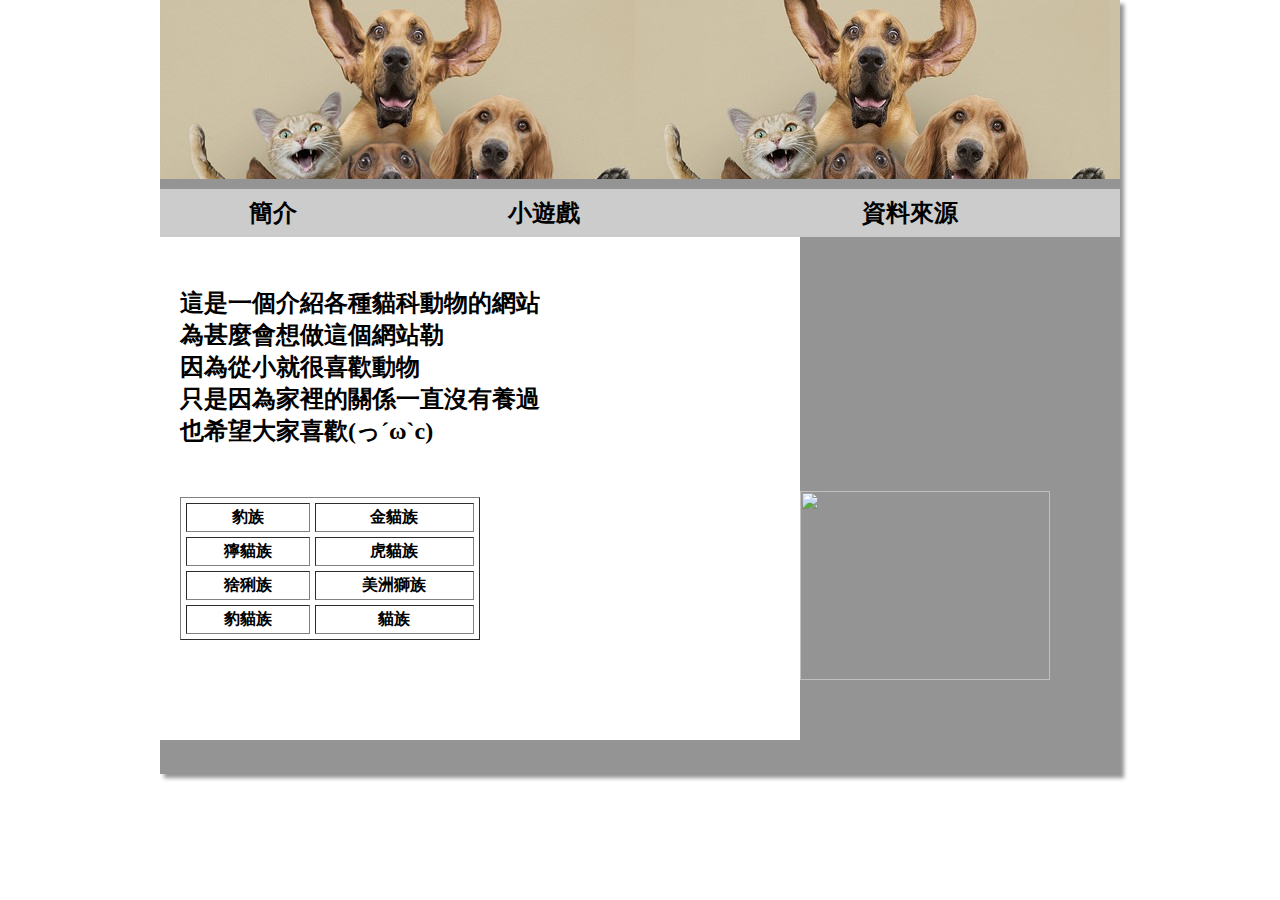
==== index.html @ b7960b8b "index.html" ====
<!doctype html>
<html>
<head>
<meta charset="utf-8">
<title>無標題文件</title>
<style type="text/css">
#container {
	width: 960px;
	margin-right: auto;
	margin-left: auto;
	background-color: #949494;
	-webkit-box-shadow: 4px 4px 4px #949494;
	box-shadow: 4px 4px 4px #949494;
}
#head  {
	height: 179px;
	margin-bottom: 10px;
	background-image: url(images/images2.jpg);
}
#heada  {
	height: 30px;
	padding-top: 10px;
	clear: both;
	color: #FFFFFF;
	font-size: 10pt;
	background-color: #FFFFFF;
	padding-left: 10px;
}
#content {
	width: 620px;
	padding-left: 20px;
	padding-bottom: 50px;
	float: left;
	background-color: #FFFFFF;
}
#headb  {
	width: 250px;
	padding-right: 20px;
	float: right;
	margin-right: 10px;
	margin-top: 10px;
}
body {
	margin-top: 0px;
	margin-bottom: 0px;
	background-size: cover;
	background-attachment: fixed;
	background-image: url(images/hongkong.jpg);
}
#yee  {
	font-size: 12px;
	background-color: #CCCCCC;
}
</style>
</head>

<body>
<div id="container">
  <div id="head"></div>
  <div id="yee">
    <table width="960" border="0" cellspacing="5" cellpadding="3">
      <tr>
        <th style="font-size: 24px" scope="col">簡介</th>
        <th style="font-size: 24px" scope="col">小遊戲</th>
        <th style="font-size: 24px" scope="col">資料來源</th>
      </tr>
    </table>
  </div>
<div id="content">
    <p>&nbsp;</p>
    <p>
        <b>
        <font size="5">
            這是一個介紹各種貓科動物的網站<br>
            為甚麼會想做這個網站勒<br>
            因為從小就很喜歡動物<br>
            只是因為家裡的關係一直沒有養過<br>
            也希望大家喜歡(っ´ω`c)<br>
        </font>
        </b>
    </p>
    <p>&nbsp;</p>
    <table width="300" border="1" cellspacing="5" cellpadding="3">
      <tr>
        <th scope="col">豹族</th>
        <th scope="col">金貓族</th>
      </tr>
      <tr style="text-align: center">
        <th >獰貓族</th>
        <th>虎貓族</th>
      </tr>
      <tr style="text-align: center">
        <th>猞猁族</th>
        <th>美洲獅族</th>
      </tr>
      <tr style="text-align: center">
        <th>豹貓族</th>
        <th>貓族</th>
      </tr>
    </table>
    <p>&nbsp;</p>
  </div>
  <div id="owo"><iframe width="250" height="200" src="https://www.youtube.com/embed/ff2Mph35lqA" frameborder="0" allow="accelerometer; autoplay; encrypted-media; gyroscope; picture-in-picture" allowfullscreen></iframe>
  <p>&nbsp;</p>
  <p><img src="images/no_words_homer_into_brush.gif" width="250" height="189"  alt=""/></p>
  </div>
  <div id="owo_1"><iframe src="https://www.facebook.com/plugins/like.php?href=https%3A%2F%2Fwww.facebook.com%2FSTUCSIESA%2F%3Fjazoest%[base64]&width=%20300&layout=standard&action=like&size=small&show_faces=true&share=true&height=80&appId" width=" 400" height="30" style="border:none;overflow:hidden" scrolling="no" frameborder="0" allowTransparency="true" allow="encrypted-media"></iframe></div>
</div>
</body>
</html>
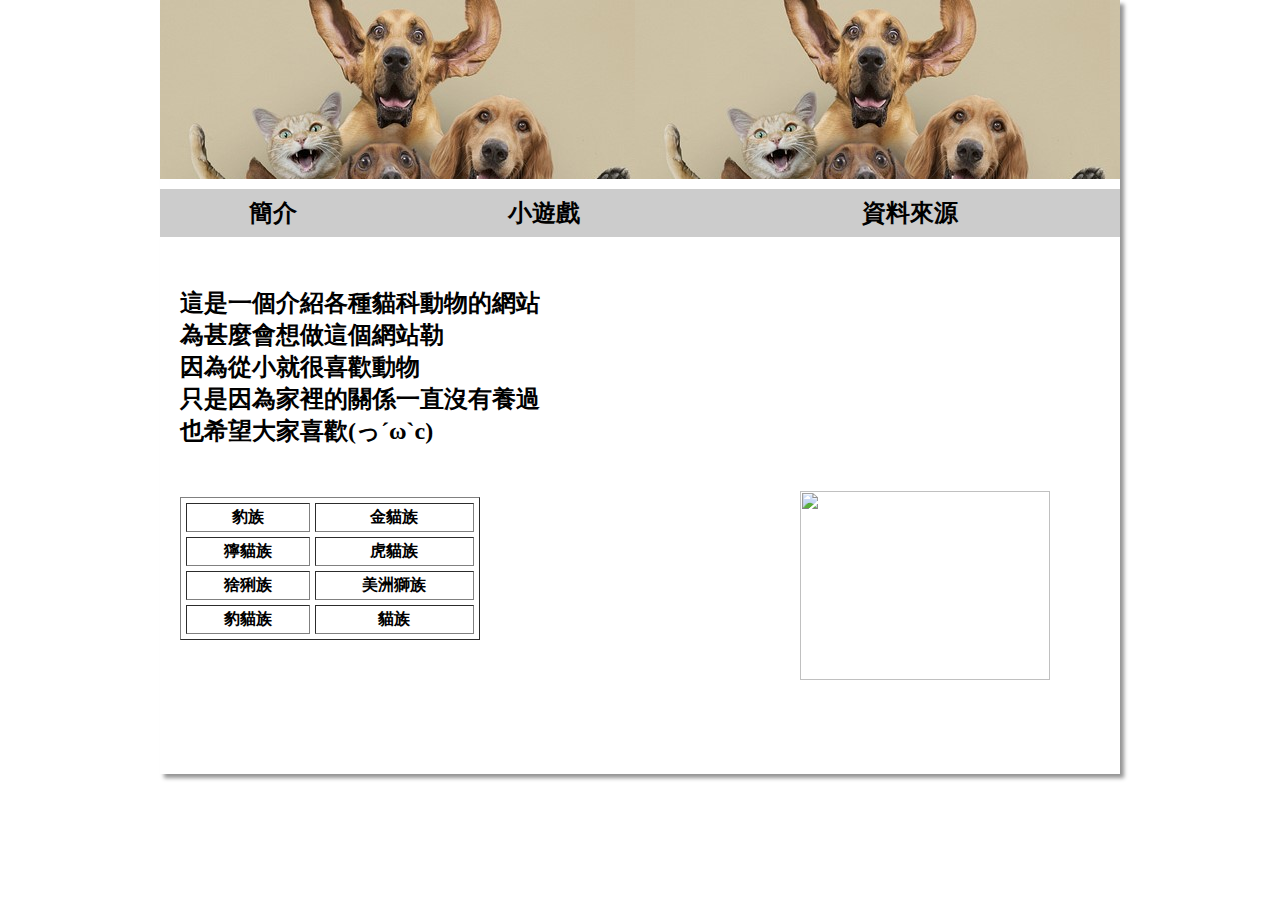
==== commit fe38f55a: "index.html" ====
--- a/index.html
+++ b/index.html
@@ -8,7 +8,7 @@
 	width: 960px;
 	margin-right: auto;
 	margin-left: auto;
-	background-color: #949494;
+	background-color: #FFFFFF;
 	-webkit-box-shadow: 4px 4px 4px #949494;
 	box-shadow: 4px 4px 4px #949494;
 }
@@ -23,7 +23,7 @@
 	clear: both;
 	color: #FFFFFF;
 	font-size: 10pt;
-	background-color: #FFFFFF;
+	background-color: #4D4D4D;
 	padding-left: 10px;
 }
 #content {
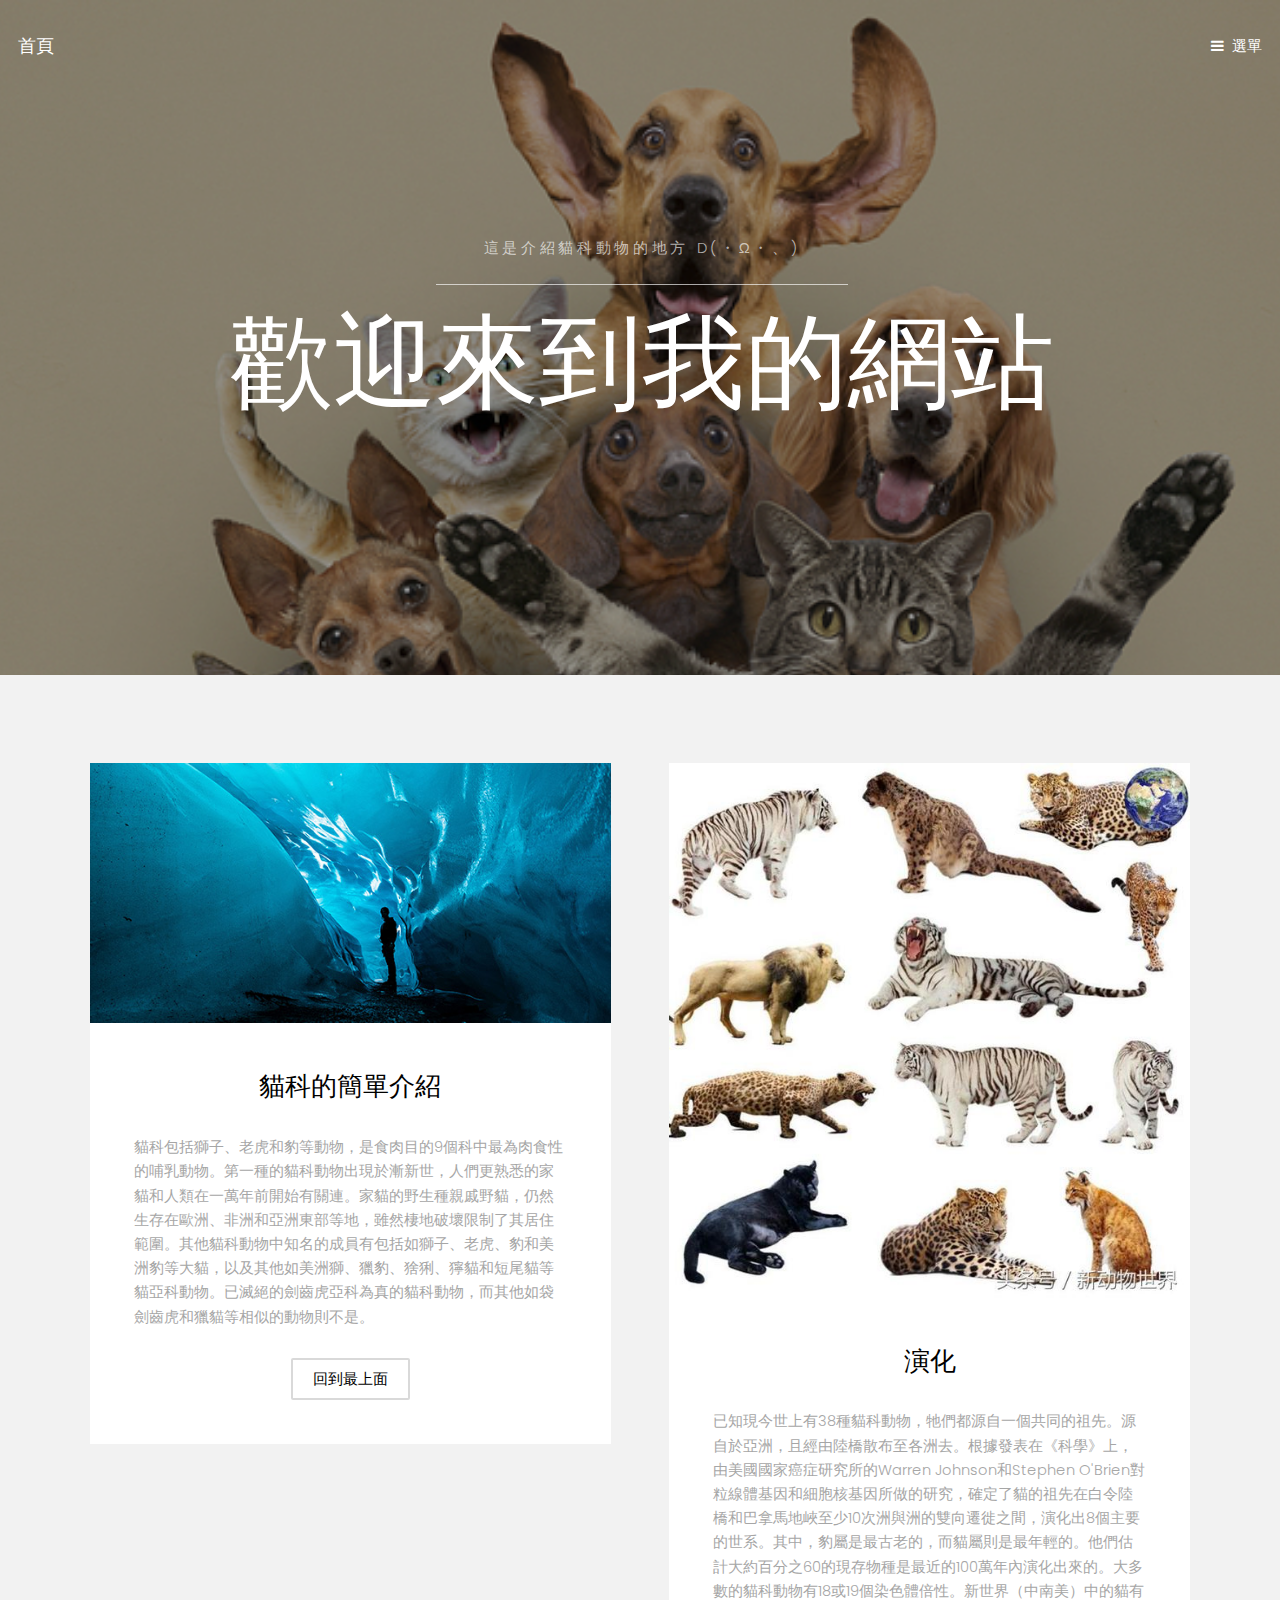
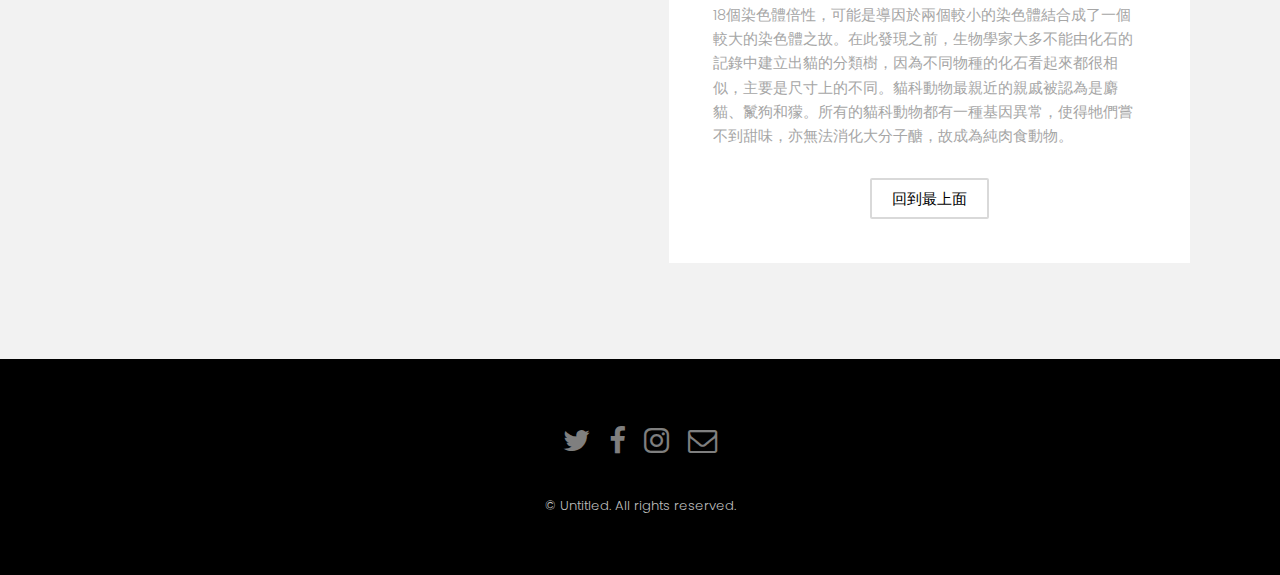
==== commit 510a4b8e: "index.html" ====
--- a/index.html
+++ b/index.html
@@ -1,110 +1,105 @@
-<!doctype html>
+<!DOCTYPE HTML>
 <html>
-<head>
-<meta charset="utf-8">
-<title>無標題文件</title>
-<style type="text/css">
-#container {
-	width: 960px;
-	margin-right: auto;
-	margin-left: auto;
-	background-color: #FFFFFF;
-	-webkit-box-shadow: 4px 4px 4px #949494;
-	box-shadow: 4px 4px 4px #949494;
-}
-#head  {
-	height: 179px;
-	margin-bottom: 10px;
-	background-image: url(images/images2.jpg);
-}
-#heada  {
-	height: 30px;
-	padding-top: 10px;
-	clear: both;
-	color: #FFFFFF;
-	font-size: 10pt;
-	background-color: #4D4D4D;
-	padding-left: 10px;
-}
-#content {
-	width: 620px;
-	padding-left: 20px;
-	padding-bottom: 50px;
-	float: left;
-	background-color: #FFFFFF;
-}
-#headb  {
-	width: 250px;
-	padding-right: 20px;
-	float: right;
-	margin-right: 10px;
-	margin-top: 10px;
-}
-body {
-	margin-top: 0px;
-	margin-bottom: 0px;
-	background-size: cover;
-	background-attachment: fixed;
-	background-image: url(images/hongkong.jpg);
-}
-#yee  {
-	font-size: 12px;
-	background-color: #CCCCCC;
-}
-</style>
-</head>
+	<head>
+		<title>這是介紹貓科動物的網站</title>
+		<meta charset="utf-8" />
+		<meta name="viewport" content="width=device-width, initial-scale=1" />
+		<link rel="stylesheet" href="assets/css/main.css" />
+	</head>
+	<body>
 
-<body>
-<div id="container">
-  <div id="head"></div>
-  <div id="yee">
-    <table width="960" border="0" cellspacing="5" cellpadding="3">
-      <tr>
-        <th style="font-size: 24px" scope="col">簡介</th>
-        <th style="font-size: 24px" scope="col">小遊戲</th>
-        <th style="font-size: 24px" scope="col">資料來源</th>
-      </tr>
-    </table>
-  </div>
-<div id="content">
-    <p>&nbsp;</p>
-    <p>
-        <b>
-        <font size="5">
-            這是一個介紹各種貓科動物的網站<br>
-            為甚麼會想做這個網站勒<br>
-            因為從小就很喜歡動物<br>
-            只是因為家裡的關係一直沒有養過<br>
-            也希望大家喜歡(っ´ω`c)<br>
-        </font>
-        </b>
-    </p>
-    <p>&nbsp;</p>
-    <table width="300" border="1" cellspacing="5" cellpadding="3">
-      <tr>
-        <th scope="col">豹族</th>
-        <th scope="col">金貓族</th>
-      </tr>
-      <tr style="text-align: center">
-        <th >獰貓族</th>
-        <th>虎貓族</th>
-      </tr>
-      <tr style="text-align: center">
-        <th>猞猁族</th>
-        <th>美洲獅族</th>
-      </tr>
-      <tr style="text-align: center">
-        <th>豹貓族</th>
-        <th>貓族</th>
-      </tr>
-    </table>
-    <p>&nbsp;</p>
-  </div>
-  <div id="owo"><iframe width="250" height="200" src="https://www.youtube.com/embed/ff2Mph35lqA" frameborder="0" allow="accelerometer; autoplay; encrypted-media; gyroscope; picture-in-picture" allowfullscreen></iframe>
-  <p>&nbsp;</p>
-  <p><img src="images/no_words_homer_into_brush.gif" width="250" height="189"  alt=""/></p>
-  </div>
-  <div id="owo_1"><iframe src="https://www.facebook.com/plugins/like.php?href=https%3A%2F%2Fwww.facebook.com%2FSTUCSIESA%2F%3Fjazoest%[base64]&width=%20300&layout=standard&action=like&size=small&show_faces=true&share=true&height=80&appId" width=" 400" height="30" style="border:none;overflow:hidden" scrolling="no" frameborder="0" allowTransparency="true" allow="encrypted-media"></iframe></div>
-</div>
-</body>
-</html>
+		<!-- Header -->
+			<header id="header" class="alt">
+				<div class="logo"><a href="index.html">首頁</a></div>
+				<a href="#menu">選單</a>
+			</header>
+
+		<!-- Nav -->
+			<nav id="menu">
+				<ul class="links">
+					<li><a href="index.html">首頁</a></li>
+					<li><a href="generic.html">貓科動物介紹</a></li>
+					<li><a href="elements.html">小遊戲</a></li>
+				</ul>
+			</nav>
+
+		<!-- Banner -->
+			<section class="banner full">
+				<article>
+					<img src="images/images1.jpg" alt="" />
+					<div class="inner">
+						<header>
+							<p>這是介紹貓科動物的地方 d(・ω・、)</p>
+							<h2>歡迎來到我的網站</h2>
+						</header>
+					</div>
+				</article>
+			</section>
+
+		<!-- One -->
+			<section id="one" class="wrapper style2">
+				<div class="inner">
+					<div class="grid-style">
+
+						<div>
+							<div class="box">
+								<div class="image fit">
+									<img src="images/pic02.jpg" alt="" />
+								</div>
+								<div class="content">
+									<header class="align-center">
+										<h2>貓科的簡單介紹</h2>
+									</header>
+									<p>貓科包括獅子、老虎和豹等動物，是食肉目的9個科中最為肉食性的哺乳動物。第一種的貓科動物出現於漸新世，人們更熟悉的家貓和人類在一萬年前開始有關連。家貓的野生種親戚野貓，仍然生存在歐洲、非洲和亞洲東部等地，雖然棲地破壞限制了其居住範圍。其他貓科動物中知名的成員有包括如獅子、老虎、豹和美洲豹等大貓，以及其他如美洲獅、獵豹、猞猁、獰貓和短尾貓等貓亞科動物。已滅絕的劍齒虎亞科為真的貓科動物，而其他如袋劍齒虎和獵貓等相似的動物則不是。</p>
+									<footer class="align-center">
+										<a href="#" class="button alt">回到最上面</a>
+									</footer>
+								</div>
+							</div>
+						</div>
+
+						<div>
+							<div class="box">
+								<div class="image fit">
+									<img src="images/images4.jpg" alt="" />
+								</div>
+								<div class="content">
+									<header class="align-center">
+										<h2>演化</h2>
+									</header>
+									<p> 已知現今世上有38種貓科動物，牠們都源自一個共同的祖先。源自於亞洲，且經由陸橋散布至各洲去。根據發表在《科學》上，由美國國家癌症研究所的Warren Johnson和Stephen O'Brien對粒線體基因和細胞核基因所做的研究，確定了貓的祖先在白令陸橋和巴拿馬地峽至少10次洲與洲的雙向遷徙之間，演化出8個主要的世系。其中，豹屬是最古老的，而貓屬則是最年輕的。他們估計大約百分之60的現存物種是最近的100萬年內演化出來的。大多數的貓科動物有18或19個染色體倍性。新世界（中南美）中的貓有18個染色體倍性，可能是導因於兩個較小的染色體結合成了一個較大的染色體之故。在此發現之前，生物學家大多不能由化石的記錄中建立出貓的分類樹，因為不同物種的化石看起來都很相似，主要是尺寸上的不同。貓科動物最親近的親戚被認為是麝貓、鬣狗和獴。所有的貓科動物都有一種基因異常，使得牠們嘗不到甜味，亦無法消化大分子醣，故成為純肉食動物。</p>
+									<footer class="align-center">
+										<a href="#" class="button alt">回到最上面</a>
+									</footer>
+								</div>
+							</div>
+						</div>
+
+					</div>
+				</div>
+			</section>
+
+		<!-- Footer -->
+			<footer id="footer">
+				<div class="container">
+					<ul class="icons">
+						<li><a href="#" class="icon fa-twitter"><span class="label">Twitter</span></a></li>
+						<li><a href="#" class="icon fa-facebook"><span class="label">Facebook</span></a></li>
+						<li><a href="#" class="icon fa-instagram"><span class="label">Instagram</span></a></li>
+						<li><a href="#" class="icon fa-envelope-o"><span class="label">Email</span></a></li>
+					</ul>
+				</div>
+				<div class="copyright">
+					&copy; Untitled. All rights reserved.
+				</div>
+			</footer>
+
+		<!-- Scripts -->
+			<script src="assets/js/jquery.min.js"></script>
+			<script src="assets/js/jquery.scrollex.min.js"></script>
+			<script src="assets/js/skel.min.js"></script>
+			<script src="assets/js/util.js"></script>
+			<script src="assets/js/main.js"></script>
+
+	</body>
+</html>--- a/assets/css/main.css
+++ b/assets/css/main.css
@@ -0,0 +1,4312 @@
+@charset "UTF-8";
+@import url(font-awesome.min.css);
+@import url("https://fonts.googleapis.com/css?family=Poppins:300,400,500,600,700");
+
+/*
+	Hielo by TEMPLATED
+	templated.co @templatedco
+	Released for free under the Creative Commons Attribution 3.0 license (templated.co/license)
+*/
+
+/* Reset */
+
+	html, body, div, span, applet, object, iframe, h1, h2, h3, h4, h5, h6, p, blockquote, pre, a, abbr, acronym, address, big, cite, code, del, dfn, em, img, ins, kbd, q, s, samp, small, strike, strong, sub, sup, tt, var, b, u, i, center, dl, dt, dd, ol, ul, li, fieldset, form, label, legend, table, caption, tbody, tfoot, thead, tr, th, td, article, aside, canvas, details, embed, figure, figcaption, footer, header, hgroup, menu, nav, output, ruby, section, summary, time, mark, audio, video {
+		margin: 0;
+		padding: 0;
+		border: 0;
+		font-size: 100%;
+		font: inherit;
+		vertical-align: baseline;
+	}
+
+	article, aside, details, figcaption, figure, footer, header, hgroup, menu, nav, section {
+		display: block;
+	}
+
+	body {
+		line-height: 1;
+	}
+
+	ol, ul {
+		list-style: none;
+	}
+
+	blockquote, q {
+		quotes: none;
+	}
+
+	blockquote:before, blockquote:after, q:before, q:after {
+		content: '';
+		content: none;
+	}
+
+	table {
+		border-collapse: collapse;
+		border-spacing: 0;
+	}
+
+	body {
+		-webkit-text-size-adjust: none;
+	}
+
+/* Box Model */
+
+	*, *:before, *:after {
+		-moz-box-sizing: border-box;
+		-webkit-box-sizing: border-box;
+		box-sizing: border-box;
+	}
+
+/* Containers */
+
+	.container {
+		margin-left: auto;
+		margin-right: auto;
+	}
+
+	.container.\31 25\25 {
+		width: 100%;
+		max-width: 100rem;
+		min-width: 80rem;
+	}
+
+	.container.\37 5\25 {
+		width: 60rem;
+	}
+
+	.container.\35 0\25 {
+		width: 40rem;
+	}
+
+	.container.\32 5\25 {
+		width: 20rem;
+	}
+
+	.container {
+		width: 80rem;
+	}
+
+	@media screen and (max-width: 1680px) {
+
+		.container.\31 25\25 {
+			width: 100%;
+			max-width: 100rem;
+			min-width: 80rem;
+		}
+
+		.container.\37 5\25 {
+			width: 60rem;
+		}
+
+		.container.\35 0\25 {
+			width: 40rem;
+		}
+
+		.container.\32 5\25 {
+			width: 20rem;
+		}
+
+		.container {
+			width: 80rem;
+		}
+
+	}
+
+	@media screen and (max-width: 1280px) {
+
+		.container.\31 25\25 {
+			width: 100%;
+			max-width: 81.25rem;
+			min-width: 65rem;
+		}
+
+		.container.\37 5\25 {
+			width: 48.75rem;
+		}
+
+		.container.\35 0\25 {
+			width: 32.5rem;
+		}
+
+		.container.\32 5\25 {
+			width: 16.25rem;
+		}
+
+		.container {
+			width: 65rem;
+		}
+
+	}
+
+	@media screen and (max-width: 980px) {
+
+		.container.\31 25\25 {
+			width: 100%;
+			max-width: 112.5%;
+			min-width: 90%;
+		}
+
+		.container.\37 5\25 {
+			width: 67.5%;
+		}
+
+		.container.\35 0\25 {
+			width: 45%;
+		}
+
+		.container.\32 5\25 {
+			width: 22.5%;
+		}
+
+		.container {
+			width: 90%;
+		}
+
+	}
+
+	@media screen and (max-width: 736px) {
+
+		.container.\31 25\25 {
+			width: 100%;
+			max-width: 112.5%;
+			min-width: 90%;
+		}
+
+		.container.\37 5\25 {
+			width: 67.5%;
+		}
+
+		.container.\35 0\25 {
+			width: 45%;
+		}
+
+		.container.\32 5\25 {
+			width: 22.5%;
+		}
+
+		.container {
+			width: 90% !important;
+		}
+
+	}
+
+	@media screen and (max-width: 480px) {
+
+		.container.\31 25\25 {
+			width: 100%;
+			max-width: 112.5%;
+			min-width: 90%;
+		}
+
+		.container.\37 5\25 {
+			width: 67.5%;
+		}
+
+		.container.\35 0\25 {
+			width: 45%;
+		}
+
+		.container.\32 5\25 {
+			width: 22.5%;
+		}
+
+		.container {
+			width: 90% !important;
+		}
+
+	}
+
+/* Grid */
+
+	.row {
+		border-bottom: solid 1px transparent;
+		-moz-box-sizing: border-box;
+		-webkit-box-sizing: border-box;
+		box-sizing: border-box;
+	}
+
+	.row > * {
+		float: left;
+		-moz-box-sizing: border-box;
+		-webkit-box-sizing: border-box;
+		box-sizing: border-box;
+	}
+
+	.row:after, .row:before {
+		content: '';
+		display: block;
+		clear: both;
+		height: 0;
+	}
+
+	.row.uniform > * > :first-child {
+		margin-top: 0;
+	}
+
+	.row.uniform > * > :last-child {
+		margin-bottom: 0;
+	}
+
+	.row.\30 \25 > * {
+		padding: 0 0 0 0rem;
+	}
+
+	.row.\30 \25 {
+		margin: 0 0 -1px 0rem;
+	}
+
+	.row.uniform.\30 \25 > * {
+		padding: 0rem 0 0 0rem;
+	}
+
+	.row.uniform.\30 \25 {
+		margin: 0rem 0 -1px 0rem;
+	}
+
+	.row > * {
+		padding: 0 0 0 2rem;
+	}
+
+	.row {
+		margin: 0 0 -1px -2rem;
+	}
+
+	.row.uniform > * {
+		padding: 2rem 0 0 2rem;
+	}
+
+	.row.uniform {
+		margin: -2rem 0 -1px -2rem;
+	}
+
+	.row.\32 00\25 > * {
+		padding: 0 0 0 4rem;
+	}
+
+	.row.\32 00\25 {
+		margin: 0 0 -1px -4rem;
+	}
+
+	.row.uniform.\32 00\25 > * {
+		padding: 4rem 0 0 4rem;
+	}
+
+	.row.uniform.\32 00\25 {
+		margin: -4rem 0 -1px -4rem;
+	}
+
+	.row.\31 50\25 > * {
+		padding: 0 0 0 3rem;
+	}
+
+	.row.\31 50\25 {
+		margin: 0 0 -1px -3rem;
+	}
+
+	.row.uniform.\31 50\25 > * {
+		padding: 3rem 0 0 3rem;
+	}
+
+	.row.uniform.\31 50\25 {
+		margin: -3rem 0 -1px -3rem;
+	}
+
+	.row.\35 0\25 > * {
+		padding: 0 0 0 1rem;
+	}
+
+	.row.\35 0\25 {
+		margin: 0 0 -1px -1rem;
+	}
+
+	.row.uniform.\35 0\25 > * {
+		padding: 1rem 0 0 1rem;
+	}
+
+	.row.uniform.\35 0\25 {
+		margin: -1rem 0 -1px -1rem;
+	}
+
+	.row.\32 5\25 > * {
+		padding: 0 0 0 0.5rem;
+	}
+
+	.row.\32 5\25 {
+		margin: 0 0 -1px -0.5rem;
+	}
+
+	.row.uniform.\32 5\25 > * {
+		padding: 0.5rem 0 0 0.5rem;
+	}
+
+	.row.uniform.\32 5\25 {
+		margin: -0.5rem 0 -1px -0.5rem;
+	}
+
+	.\31 2u, .\31 2u\24 {
+		width: 100%;
+		clear: none;
+		margin-left: 0;
+	}
+
+	.\31 1u, .\31 1u\24 {
+		width: 91.6666666667%;
+		clear: none;
+		margin-left: 0;
+	}
+
+	.\31 0u, .\31 0u\24 {
+		width: 83.3333333333%;
+		clear: none;
+		margin-left: 0;
+	}
+
+	.\39 u, .\39 u\24 {
+		width: 75%;
+		clear: none;
+		margin-left: 0;
+	}
+
+	.\38 u, .\38 u\24 {
+		width: 66.6666666667%;
+		clear: none;
+		margin-left: 0;
+	}
+
+	.\37 u, .\37 u\24 {
+		width: 58.3333333333%;
+		clear: none;
+		margin-left: 0;
+	}
+
+	.\36 u, .\36 u\24 {
+		width: 50%;
+		clear: none;
+		margin-left: 0;
+	}
+
+	.\35 u, .\35 u\24 {
+		width: 41.6666666667%;
+		clear: none;
+		margin-left: 0;
+	}
+
+	.\34 u, .\34 u\24 {
+		width: 33.3333333333%;
+		clear: none;
+		margin-left: 0;
+	}
+
+	.\33 u, .\33 u\24 {
+		width: 25%;
+		clear: none;
+		margin-left: 0;
+	}
+
+	.\32 u, .\32 u\24 {
+		width: 16.6666666667%;
+		clear: none;
+		margin-left: 0;
+	}
+
+	.\31 u, .\31 u\24 {
+		width: 8.3333333333%;
+		clear: none;
+		margin-left: 0;
+	}
+
+	.\31 2u\24 + *,
+	.\31 1u\24 + *,
+	.\31 0u\24 + *,
+	.\39 u\24 + *,
+	.\38 u\24 + *,
+	.\37 u\24 + *,
+	.\36 u\24 + *,
+	.\35 u\24 + *,
+	.\34 u\24 + *,
+	.\33 u\24 + *,
+	.\32 u\24 + *,
+	.\31 u\24 + * {
+		clear: left;
+	}
+
+	.\-11u {
+		margin-left: 91.66667%;
+	}
+
+	.\-10u {
+		margin-left: 83.33333%;
+	}
+
+	.\-9u {
+		margin-left: 75%;
+	}
+
+	.\-8u {
+		margin-left: 66.66667%;
+	}
+
+	.\-7u {
+		margin-left: 58.33333%;
+	}
+
+	.\-6u {
+		margin-left: 50%;
+	}
+
+	.\-5u {
+		margin-left: 41.66667%;
+	}
+
+	.\-4u {
+		margin-left: 33.33333%;
+	}
+
+	.\-3u {
+		margin-left: 25%;
+	}
+
+	.\-2u {
+		margin-left: 16.66667%;
+	}
+
+	.\-1u {
+		margin-left: 8.33333%;
+	}
+
+	@media screen and (max-width: 1680px) {
+
+		.row > * {
+			padding: 0 0 0 2rem;
+		}
+
+		.row {
+			margin: 0 0 -1px -2rem;
+		}
+
+		.row.uniform > * {
+			padding: 2rem 0 0 2rem;
+		}
+
+		.row.uniform {
+			margin: -2rem 0 -1px -2rem;
+		}
+
+		.row.\32 00\25 > * {
+			padding: 0 0 0 4rem;
+		}
+
+		.row.\32 00\25 {
+			margin: 0 0 -1px -4rem;
+		}
+
+		.row.uniform.\32 00\25 > * {
+			padding: 4rem 0 0 4rem;
+		}
+
+		.row.uniform.\32 00\25 {
+			margin: -4rem 0 -1px -4rem;
+		}
+
+		.row.\31 50\25 > * {
+			padding: 0 0 0 3rem;
+		}
+
+		.row.\31 50\25 {
+			margin: 0 0 -1px -3rem;
+		}
+
+		.row.uniform.\31 50\25 > * {
+			padding: 3rem 0 0 3rem;
+		}
+
+		.row.uniform.\31 50\25 {
+			margin: -3rem 0 -1px -3rem;
+		}
+
+		.row.\35 0\25 > * {
+			padding: 0 0 0 1rem;
+		}
+
+		.row.\35 0\25 {
+			margin: 0 0 -1px -1rem;
+		}
+
+		.row.uniform.\35 0\25 > * {
+			padding: 1rem 0 0 1rem;
+		}
+
+		.row.uniform.\35 0\25 {
+			margin: -1rem 0 -1px -1rem;
+		}
+
+		.row.\32 5\25 > * {
+			padding: 0 0 0 0.5rem;
+		}
+
+		.row.\32 5\25 {
+			margin: 0 0 -1px -0.5rem;
+		}
+
+		.row.uniform.\32 5\25 > * {
+			padding: 0.5rem 0 0 0.5rem;
+		}
+
+		.row.uniform.\32 5\25 {
+			margin: -0.5rem 0 -1px -0.5rem;
+		}
+
+		.\31 2u\28xlarge\29, .\31 2u\24\28xlarge\29 {
+			width: 100%;
+			clear: none;
+			margin-left: 0;
+		}
+
+		.\31 1u\28xlarge\29, .\31 1u\24\28xlarge\29 {
+			width: 91.6666666667%;
+			clear: none;
+			margin-left: 0;
+		}
+
+		.\31 0u\28xlarge\29, .\31 0u\24\28xlarge\29 {
+			width: 83.3333333333%;
+			clear: none;
+			margin-left: 0;
+		}
+
+		.\39 u\28xlarge\29, .\39 u\24\28xlarge\29 {
+			width: 75%;
+			clear: none;
+			margin-left: 0;
+		}
+
+		.\38 u\28xlarge\29, .\38 u\24\28xlarge\29 {
+			width: 66.6666666667%;
+			clear: none;
+			margin-left: 0;
+		}
+
+		.\37 u\28xlarge\29, .\37 u\24\28xlarge\29 {
+			width: 58.3333333333%;
+			clear: none;
+			margin-left: 0;
+		}
+
+		.\36 u\28xlarge\29, .\36 u\24\28xlarge\29 {
+			width: 50%;
+			clear: none;
+			margin-left: 0;
+		}
+
+		.\35 u\28xlarge\29, .\35 u\24\28xlarge\29 {
+			width: 41.6666666667%;
+			clear: none;
+			margin-left: 0;
+		}
+
+		.\34 u\28xlarge\29, .\34 u\24\28xlarge\29 {
+			width: 33.3333333333%;
+			clear: none;
+			margin-left: 0;
+		}
+
+		.\33 u\28xlarge\29, .\33 u\24\28xlarge\29 {
+			width: 25%;
+			clear: none;
+			margin-left: 0;
+		}
+
+		.\32 u\28xlarge\29, .\32 u\24\28xlarge\29 {
+			width: 16.6666666667%;
+			clear: none;
+			margin-left: 0;
+		}
+
+		.\31 u\28xlarge\29, .\31 u\24\28xlarge\29 {
+			width: 8.3333333333%;
+			clear: none;
+			margin-left: 0;
+		}
+
+		.\31 2u\24\28xlarge\29 + *,
+		.\31 1u\24\28xlarge\29 + *,
+		.\31 0u\24\28xlarge\29 + *,
+		.\39 u\24\28xlarge\29 + *,
+		.\38 u\24\28xlarge\29 + *,
+		.\37 u\24\28xlarge\29 + *,
+		.\36 u\24\28xlarge\29 + *,
+		.\35 u\24\28xlarge\29 + *,
+		.\34 u\24\28xlarge\29 + *,
+		.\33 u\24\28xlarge\29 + *,
+		.\32 u\24\28xlarge\29 + *,
+		.\31 u\24\28xlarge\29 + * {
+			clear: left;
+		}
+
+		.\-11u\28xlarge\29 {
+			margin-left: 91.66667%;
+		}
+
+		.\-10u\28xlarge\29 {
+			margin-left: 83.33333%;
+		}
+
+		.\-9u\28xlarge\29 {
+			margin-left: 75%;
+		}
+
+		.\-8u\28xlarge\29 {
+			margin-left: 66.66667%;
+		}
+
+		.\-7u\28xlarge\29 {
+			margin-left: 58.33333%;
+		}
+
+		.\-6u\28xlarge\29 {
+			margin-left: 50%;
+		}
+
+		.\-5u\28xlarge\29 {
+			margin-left: 41.66667%;
+		}
+
+		.\-4u\28xlarge\29 {
+			margin-left: 33.33333%;
+		}
+
+		.\-3u\28xlarge\29 {
+			margin-left: 25%;
+		}
+
+		.\-2u\28xlarge\29 {
+			margin-left: 16.66667%;
+		}
+
+		.\-1u\28xlarge\29 {
+			margin-left: 8.33333%;
+		}
+
+	}
+
+	@media screen and (max-width: 1280px) {
+
+		.row > * {
+			padding: 0 0 0 1.5rem;
+		}
+
+		.row {
+			margin: 0 0 -1px -1.5rem;
+		}
+
+		.row.uniform > * {
+			padding: 1.5rem 0 0 1.5rem;
+		}
+
+		.row.uniform {
+			margin: -1.5rem 0 -1px -1.5rem;
+		}
+
+		.row.\32 00\25 > * {
+			padding: 0 0 0 3rem;
+		}
+
+		.row.\32 00\25 {
+			margin: 0 0 -1px -3rem;
+		}
+
+		.row.uniform.\32 00\25 > * {
+			padding: 3rem 0 0 3rem;
+		}
+
+		.row.uniform.\32 00\25 {
+			margin: -3rem 0 -1px -3rem;
+		}
+
+		.row.\31 50\25 > * {
+			padding: 0 0 0 2.25rem;
+		}
+
+		.row.\31 50\25 {
+			margin: 0 0 -1px -2.25rem;
+		}
+
+		.row.uniform.\31 50\25 > * {
+			padding: 2.25rem 0 0 2.25rem;
+		}
+
+		.row.uniform.\31 50\25 {
+			margin: -2.25rem 0 -1px -2.25rem;
+		}
+
+		.row.\35 0\25 > * {
+			padding: 0 0 0 0.75rem;
+		}
+
+		.row.\35 0\25 {
+			margin: 0 0 -1px -0.75rem;
+		}
+
+		.row.uniform.\35 0\25 > * {
+			padding: 0.75rem 0 0 0.75rem;
+		}
+
+		.row.uniform.\35 0\25 {
+			margin: -0.75rem 0 -1px -0.75rem;
+		}
+
+		.row.\32 5\25 > * {
+			padding: 0 0 0 0.375rem;
+		}
+
+		.row.\32 5\25 {
+			margin: 0 0 -1px -0.375rem;
+		}
+
+		.row.uniform.\32 5\25 > * {
+			padding: 0.375rem 0 0 0.375rem;
+		}
+
+		.row.uniform.\32 5\25 {
+			margin: -0.375rem 0 -1px -0.375rem;
+		}
+
+		.\31 2u\28large\29, .\31 2u\24\28large\29 {
+			width: 100%;
+			clear: none;
+			margin-left: 0;
+		}
+
+		.\31 1u\28large\29, .\31 1u\24\28large\29 {
+			width: 91.6666666667%;
+			clear: none;
+			margin-left: 0;
+		}
+
+		.\31 0u\28large\29, .\31 0u\24\28large\29 {
+			width: 83.3333333333%;
+			clear: none;
+			margin-left: 0;
+		}
+
+		.\39 u\28large\29, .\39 u\24\28large\29 {
+			width: 75%;
+			clear: none;
+			margin-left: 0;
+		}
+
+		.\38 u\28large\29, .\38 u\24\28large\29 {
+			width: 66.6666666667%;
+			clear: none;
+			margin-left: 0;
+		}
+
+		.\37 u\28large\29, .\37 u\24\28large\29 {
+			width: 58.3333333333%;
+			clear: none;
+			margin-left: 0;
+		}
+
+		.\36 u\28large\29, .\36 u\24\28large\29 {
+			width: 50%;
+			clear: none;
+			margin-left: 0;
+		}
+
+		.\35 u\28large\29, .\35 u\24\28large\29 {
+			width: 41.6666666667%;
+			clear: none;
+			margin-left: 0;
+		}
+
+		.\34 u\28large\29, .\34 u\24\28large\29 {
+			width: 33.3333333333%;
+			clear: none;
+			margin-left: 0;
+		}
+
+		.\33 u\28large\29, .\33 u\24\28large\29 {
+			width: 25%;
+			clear: none;
+			margin-left: 0;
+		}
+
+		.\32 u\28large\29, .\32 u\24\28large\29 {
+			width: 16.6666666667%;
+			clear: none;
+			margin-left: 0;
+		}
+
+		.\31 u\28large\29, .\31 u\24\28large\29 {
+			width: 8.3333333333%;
+			clear: none;
+			margin-left: 0;
+		}
+
+		.\31 2u\24\28large\29 + *,
+		.\31 1u\24\28large\29 + *,
+		.\31 0u\24\28large\29 + *,
+		.\39 u\24\28large\29 + *,
+		.\38 u\24\28large\29 + *,
+		.\37 u\24\28large\29 + *,
+		.\36 u\24\28large\29 + *,
+		.\35 u\24\28large\29 + *,
+		.\34 u\24\28large\29 + *,
+		.\33 u\24\28large\29 + *,
+		.\32 u\24\28large\29 + *,
+		.\31 u\24\28large\29 + * {
+			clear: left;
+		}
+
+		.\-11u\28large\29 {
+			margin-left: 91.66667%;
+		}
+
+		.\-10u\28large\29 {
+			margin-left: 83.33333%;
+		}
+
+		.\-9u\28large\29 {
+			margin-left: 75%;
+		}
+
+		.\-8u\28large\29 {
+			margin-left: 66.66667%;
+		}
+
+		.\-7u\28large\29 {
+			margin-left: 58.33333%;
+		}
+
+		.\-6u\28large\29 {
+			margin-left: 50%;
+		}
+
+		.\-5u\28large\29 {
+			margin-left: 41.66667%;
+		}
+
+		.\-4u\28large\29 {
+			margin-left: 33.33333%;
+		}
+
+		.\-3u\28large\29 {
+			margin-left: 25%;
+		}
+
+		.\-2u\28large\29 {
+			margin-left: 16.66667%;
+		}
+
+		.\-1u\28large\29 {
+			margin-left: 8.33333%;
+		}
+
+	}
+
+	@media screen and (max-width: 980px) {
+
+		.row > * {
+			padding: 0 0 0 1.5rem;
+		}
+
+		.row {
+			margin: 0 0 -1px -1.5rem;
+		}
+
+		.row.uniform > * {
+			padding: 1.5rem 0 0 1.5rem;
+		}
+
+		.row.uniform {
+			margin: -1.5rem 0 -1px -1.5rem;
+		}
+
+		.row.\32 00\25 > * {
+			padding: 0 0 0 3rem;
+		}
+
+		.row.\32 00\25 {
+			margin: 0 0 -1px -3rem;
+		}
+
+		.row.uniform.\32 00\25 > * {
+			padding: 3rem 0 0 3rem;
+		}
+
+		.row.uniform.\32 00\25 {
+			margin: -3rem 0 -1px -3rem;
+		}
+
+		.row.\31 50\25 > * {
+			padding: 0 0 0 2.25rem;
+		}
+
+		.row.\31 50\25 {
+			margin: 0 0 -1px -2.25rem;
+		}
+
+		.row.uniform.\31 50\25 > * {
+			padding: 2.25rem 0 0 2.25rem;
+		}
+
+		.row.uniform.\31 50\25 {
+			margin: -2.25rem 0 -1px -2.25rem;
+		}
+
+		.row.\35 0\25 > * {
+			padding: 0 0 0 0.75rem;
+		}
+
+		.row.\35 0\25 {
+			margin: 0 0 -1px -0.75rem;
+		}
+
+		.row.uniform.\35 0\25 > * {
+			padding: 0.75rem 0 0 0.75rem;
+		}
+
+		.row.uniform.\35 0\25 {
+			margin: -0.75rem 0 -1px -0.75rem;
+		}
+
+		.row.\32 5\25 > * {
+			padding: 0 0 0 0.375rem;
+		}
+
+		.row.\32 5\25 {
+			margin: 0 0 -1px -0.375rem;
+		}
+
+		.row.uniform.\32 5\25 > * {
+			padding: 0.375rem 0 0 0.375rem;
+		}
+
+		.row.uniform.\32 5\25 {
+			margin: -0.375rem 0 -1px -0.375rem;
+		}
+
+		.\31 2u\28medium\29, .\31 2u\24\28medium\29 {
+			width: 100%;
+			clear: none;
+			margin-left: 0;
+		}
+
+		.\31 1u\28medium\29, .\31 1u\24\28medium\29 {
+			width: 91.6666666667%;
+			clear: none;
+			margin-left: 0;
+		}
+
+		.\31 0u\28medium\29, .\31 0u\24\28medium\29 {
+			width: 83.3333333333%;
+			clear: none;
+			margin-left: 0;
+		}
+
+		.\39 u\28medium\29, .\39 u\24\28medium\29 {
+			width: 75%;
+			clear: none;
+			margin-left: 0;
+		}
+
+		.\38 u\28medium\29, .\38 u\24\28medium\29 {
+			width: 66.6666666667%;
+			clear: none;
+			margin-left: 0;
+		}
+
+		.\37 u\28medium\29, .\37 u\24\28medium\29 {
+			width: 58.3333333333%;
+			clear: none;
+			margin-left: 0;
+		}
+
+		.\36 u\28medium\29, .\36 u\24\28medium\29 {
+			width: 50%;
+			clear: none;
+			margin-left: 0;
+		}
+
+		.\35 u\28medium\29, .\35 u\24\28medium\29 {
+			width: 41.6666666667%;
+			clear: none;
+			margin-left: 0;
+		}
+
+		.\34 u\28medium\29, .\34 u\24\28medium\29 {
+			width: 33.3333333333%;
+			clear: none;
+			margin-left: 0;
+		}
+
+		.\33 u\28medium\29, .\33 u\24\28medium\29 {
+			width: 25%;
+			clear: none;
+			margin-left: 0;
+		}
+
+		.\32 u\28medium\29, .\32 u\24\28medium\29 {
+			width: 16.6666666667%;
+			clear: none;
+			margin-left: 0;
+		}
+
+		.\31 u\28medium\29, .\31 u\24\28medium\29 {
+			width: 8.3333333333%;
+			clear: none;
+			margin-left: 0;
+		}
+
+		.\31 2u\24\28medium\29 + *,
+		.\31 1u\24\28medium\29 + *,
+		.\31 0u\24\28medium\29 + *,
+		.\39 u\24\28medium\29 + *,
+		.\38 u\24\28medium\29 + *,
+		.\37 u\24\28medium\29 + *,
+		.\36 u\24\28medium\29 + *,
+		.\35 u\24\28medium\29 + *,
+		.\34 u\24\28medium\29 + *,
+		.\33 u\24\28medium\29 + *,
+		.\32 u\24\28medium\29 + *,
+		.\31 u\24\28medium\29 + * {
+			clear: left;
+		}
+
+		.\-11u\28medium\29 {
+			margin-left: 91.66667%;
+		}
+
+		.\-10u\28medium\29 {
+			margin-left: 83.33333%;
+		}
+
+		.\-9u\28medium\29 {
+			margin-left: 75%;
+		}
+
+		.\-8u\28medium\29 {
+			margin-left: 66.66667%;
+		}
+
+		.\-7u\28medium\29 {
+			margin-left: 58.33333%;
+		}
+
+		.\-6u\28medium\29 {
+			margin-left: 50%;
+		}
+
+		.\-5u\28medium\29 {
+			margin-left: 41.66667%;
+		}
+
+		.\-4u\28medium\29 {
+			margin-left: 33.33333%;
+		}
+
+		.\-3u\28medium\29 {
+			margin-left: 25%;
+		}
+
+		.\-2u\28medium\29 {
+			margin-left: 16.66667%;
+		}
+
+		.\-1u\28medium\29 {
+			margin-left: 8.33333%;
+		}
+
+	}
+
+	@media screen and (max-width: 736px) {
+
+		.row > * {
+			padding: 0 0 0 1.25rem;
+		}
+
+		.row {
+			margin: 0 0 -1px -1.25rem;
+		}
+
+		.row.uniform > * {
+			padding: 1.25rem 0 0 1.25rem;
+		}
+
+		.row.uniform {
+			margin: -1.25rem 0 -1px -1.25rem;
+		}
+
+		.row.\32 00\25 > * {
+			padding: 0 0 0 2.5rem;
+		}
+
+		.row.\32 00\25 {
+			margin: 0 0 -1px -2.5rem;
+		}
+
+		.row.uniform.\32 00\25 > * {
+			padding: 2.5rem 0 0 2.5rem;
+		}
+
+		.row.uniform.\32 00\25 {
+			margin: -2.5rem 0 -1px -2.5rem;
+		}
+
+		.row.\31 50\25 > * {
+			padding: 0 0 0 1.875rem;
+		}
+
+		.row.\31 50\25 {
+			margin: 0 0 -1px -1.875rem;
+		}
+
+		.row.uniform.\31 50\25 > * {
+			padding: 1.875rem 0 0 1.875rem;
+		}
+
+		.row.uniform.\31 50\25 {
+			margin: -1.875rem 0 -1px -1.875rem;
+		}
+
+		.row.\35 0\25 > * {
+			padding: 0 0 0 0.625rem;
+		}
+
+		.row.\35 0\25 {
+			margin: 0 0 -1px -0.625rem;
+		}
+
+		.row.uniform.\35 0\25 > * {
+			padding: 0.625rem 0 0 0.625rem;
+		}
+
+		.row.uniform.\35 0\25 {
+			margin: -0.625rem 0 -1px -0.625rem;
+		}
+
+		.row.\32 5\25 > * {
+			padding: 0 0 0 0.3125rem;
+		}
+
+		.row.\32 5\25 {
+			margin: 0 0 -1px -0.3125rem;
+		}
+
+		.row.uniform.\32 5\25 > * {
+			padding: 0.3125rem 0 0 0.3125rem;
+		}
+
+		.row.uniform.\32 5\25 {
+			margin: -0.3125rem 0 -1px -0.3125rem;
+		}
+
+		.\31 2u\28small\29, .\31 2u\24\28small\29 {
+			width: 100%;
+			clear: none;
+			margin-left: 0;
+		}
+
+		.\31 1u\28small\29, .\31 1u\24\28small\29 {
+			width: 91.6666666667%;
+			clear: none;
+			margin-left: 0;
+		}
+
+		.\31 0u\28small\29, .\31 0u\24\28small\29 {
+			width: 83.3333333333%;
+			clear: none;
+			margin-left: 0;
+		}
+
+		.\39 u\28small\29, .\39 u\24\28small\29 {
+			width: 75%;
+			clear: none;
+			margin-left: 0;
+		}
+
+		.\38 u\28small\29, .\38 u\24\28small\29 {
+			width: 66.6666666667%;
+			clear: none;
+			margin-left: 0;
+		}
+
+		.\37 u\28small\29, .\37 u\24\28small\29 {
+			width: 58.3333333333%;
+			clear: none;
+			margin-left: 0;
+		}
+
+		.\36 u\28small\29, .\36 u\24\28small\29 {
+			width: 50%;
+			clear: none;
+			margin-left: 0;
+		}
+
+		.\35 u\28small\29, .\35 u\24\28small\29 {
+			width: 41.6666666667%;
+			clear: none;
+			margin-left: 0;
+		}
+
+		.\34 u\28small\29, .\34 u\24\28small\29 {
+			width: 33.3333333333%;
+			clear: none;
+			margin-left: 0;
+		}
+
+		.\33 u\28small\29, .\33 u\24\28small\29 {
+			width: 25%;
+			clear: none;
+			margin-left: 0;
+		}
+
+		.\32 u\28small\29, .\32 u\24\28small\29 {
+			width: 16.6666666667%;
+			clear: none;
+			margin-left: 0;
+		}
+
+		.\31 u\28small\29, .\31 u\24\28small\29 {
+			width: 8.3333333333%;
+			clear: none;
+			margin-left: 0;
+		}
+
+		.\31 2u\24\28small\29 + *,
+		.\31 1u\24\28small\29 + *,
+		.\31 0u\24\28small\29 + *,
+		.\39 u\24\28small\29 + *,
+		.\38 u\24\28small\29 + *,
+		.\37 u\24\28small\29 + *,
+		.\36 u\24\28small\29 + *,
+		.\35 u\24\28small\29 + *,
+		.\34 u\24\28small\29 + *,
+		.\33 u\24\28small\29 + *,
+		.\32 u\24\28small\29 + *,
+		.\31 u\24\28small\29 + * {
+			clear: left;
+		}
+
+		.\-11u\28small\29 {
+			margin-left: 91.66667%;
+		}
+
+		.\-10u\28small\29 {
+			margin-left: 83.33333%;
+		}
+
+		.\-9u\28small\29 {
+			margin-left: 75%;
+		}
+
+		.\-8u\28small\29 {
+			margin-left: 66.66667%;
+		}
+
+		.\-7u\28small\29 {
+			margin-left: 58.33333%;
+		}
+
+		.\-6u\28small\29 {
+			margin-left: 50%;
+		}
+
+		.\-5u\28small\29 {
+			margin-left: 41.66667%;
+		}
+
+		.\-4u\28small\29 {
+			margin-left: 33.33333%;
+		}
+
+		.\-3u\28small\29 {
+			margin-left: 25%;
+		}
+
+		.\-2u\28small\29 {
+			margin-left: 16.66667%;
+		}
+
+		.\-1u\28small\29 {
+			margin-left: 8.33333%;
+		}
+
+	}
+
+	@media screen and (max-width: 480px) {
+
+		.row > * {
+			padding: 0 0 0 1.25rem;
+		}
+
+		.row {
+			margin: 0 0 -1px -1.25rem;
+		}
+
+		.row.uniform > * {
+			padding: 1.25rem 0 0 1.25rem;
+		}
+
+		.row.uniform {
+			margin: -1.25rem 0 -1px -1.25rem;
+		}
+
+		.row.\32 00\25 > * {
+			padding: 0 0 0 2.5rem;
+		}
+
+		.row.\32 00\25 {
+			margin: 0 0 -1px -2.5rem;
+		}
+
+		.row.uniform.\32 00\25 > * {
+			padding: 2.5rem 0 0 2.5rem;
+		}
+
+		.row.uniform.\32 00\25 {
+			margin: -2.5rem 0 -1px -2.5rem;
+		}
+
+		.row.\31 50\25 > * {
+			padding: 0 0 0 1.875rem;
+		}
+
+		.row.\31 50\25 {
+			margin: 0 0 -1px -1.875rem;
+		}
+
+		.row.uniform.\31 50\25 > * {
+			padding: 1.875rem 0 0 1.875rem;
+		}
+
+		.row.uniform.\31 50\25 {
+			margin: -1.875rem 0 -1px -1.875rem;
+		}
+
+		.row.\35 0\25 > * {
+			padding: 0 0 0 0.625rem;
+		}
+
+		.row.\35 0\25 {
+			margin: 0 0 -1px -0.625rem;
+		}
+
+		.row.uniform.\35 0\25 > * {
+			padding: 0.625rem 0 0 0.625rem;
+		}
+
+		.row.uniform.\35 0\25 {
+			margin: -0.625rem 0 -1px -0.625rem;
+		}
+
+		.row.\32 5\25 > * {
+			padding: 0 0 0 0.3125rem;
+		}
+
+		.row.\32 5\25 {
+			margin: 0 0 -1px -0.3125rem;
+		}
+
+		.row.uniform.\32 5\25 > * {
+			padding: 0.3125rem 0 0 0.3125rem;
+		}
+
+		.row.uniform.\32 5\25 {
+			margin: -0.3125rem 0 -1px -0.3125rem;
+		}
+
+		.\31 2u\28xsmall\29, .\31 2u\24\28xsmall\29 {
+			width: 100%;
+			clear: none;
+			margin-left: 0;
+		}
+
+		.\31 1u\28xsmall\29, .\31 1u\24\28xsmall\29 {
+			width: 91.6666666667%;
+			clear: none;
+			margin-left: 0;
+		}
+
+		.\31 0u\28xsmall\29, .\31 0u\24\28xsmall\29 {
+			width: 83.3333333333%;
+			clear: none;
+			margin-left: 0;
+		}
+
+		.\39 u\28xsmall\29, .\39 u\24\28xsmall\29 {
+			width: 75%;
+			clear: none;
+			margin-left: 0;
+		}
+
+		.\38 u\28xsmall\29, .\38 u\24\28xsmall\29 {
+			width: 66.6666666667%;
+			clear: none;
+			margin-left: 0;
+		}
+
+		.\37 u\28xsmall\29, .\37 u\24\28xsmall\29 {
+			width: 58.3333333333%;
+			clear: none;
+			margin-left: 0;
+		}
+
+		.\36 u\28xsmall\29, .\36 u\24\28xsmall\29 {
+			width: 50%;
+			clear: none;
+			margin-left: 0;
+		}
+
+		.\35 u\28xsmall\29, .\35 u\24\28xsmall\29 {
+			width: 41.6666666667%;
+			clear: none;
+			margin-left: 0;
+		}
+
+		.\34 u\28xsmall\29, .\34 u\24\28xsmall\29 {
+			width: 33.3333333333%;
+			clear: none;
+			margin-left: 0;
+		}
+
+		.\33 u\28xsmall\29, .\33 u\24\28xsmall\29 {
+			width: 25%;
+			clear: none;
+			margin-left: 0;
+		}
+
+		.\32 u\28xsmall\29, .\32 u\24\28xsmall\29 {
+			width: 16.6666666667%;
+			clear: none;
+			margin-left: 0;
+		}
+
+		.\31 u\28xsmall\29, .\31 u\24\28xsmall\29 {
+			width: 8.3333333333%;
+			clear: none;
+			margin-left: 0;
+		}
+
+		.\31 2u\24\28xsmall\29 + *,
+		.\31 1u\24\28xsmall\29 + *,
+		.\31 0u\24\28xsmall\29 + *,
+		.\39 u\24\28xsmall\29 + *,
+		.\38 u\24\28xsmall\29 + *,
+		.\37 u\24\28xsmall\29 + *,
+		.\36 u\24\28xsmall\29 + *,
+		.\35 u\24\28xsmall\29 + *,
+		.\34 u\24\28xsmall\29 + *,
+		.\33 u\24\28xsmall\29 + *,
+		.\32 u\24\28xsmall\29 + *,
+		.\31 u\24\28xsmall\29 + * {
+			clear: left;
+		}
+
+		.\-11u\28xsmall\29 {
+			margin-left: 91.66667%;
+		}
+
+		.\-10u\28xsmall\29 {
+			margin-left: 83.33333%;
+		}
+
+		.\-9u\28xsmall\29 {
+			margin-left: 75%;
+		}
+
+		.\-8u\28xsmall\29 {
+			margin-left: 66.66667%;
+		}
+
+		.\-7u\28xsmall\29 {
+			margin-left: 58.33333%;
+		}
+
+		.\-6u\28xsmall\29 {
+			margin-left: 50%;
+		}
+
+		.\-5u\28xsmall\29 {
+			margin-left: 41.66667%;
+		}
+
+		.\-4u\28xsmall\29 {
+			margin-left: 33.33333%;
+		}
+
+		.\-3u\28xsmall\29 {
+			margin-left: 25%;
+		}
+
+		.\-2u\28xsmall\29 {
+			margin-left: 16.66667%;
+		}
+
+		.\-1u\28xsmall\29 {
+			margin-left: 8.33333%;
+		}
+
+	}
+
+/* Basic */
+
+	@-ms-viewport {
+		width: device-width;
+	}
+
+	body {
+		-ms-overflow-style: scrollbar;
+	}
+
+	@media screen and (max-width: 480px) {
+
+		html, body {
+			min-width: 320px;
+		}
+
+	}
+
+	body {
+		background: #fff;
+	}
+
+		body.is-loading *, body.is-loading *:before, body.is-loading *:after {
+			-moz-animation: none !important;
+			-webkit-animation: none !important;
+			-ms-animation: none !important;
+			animation: none !important;
+			-moz-transition: none !important;
+			-webkit-transition: none !important;
+			-ms-transition: none !important;
+			transition: none !important;
+		}
+
+/* Type */
+
+	html {
+		font-size: 13pt;
+	}
+
+		@media screen and (max-width: 1680px) {
+
+			html {
+				font-size: 11pt;
+			}
+
+		}
+
+		@media screen and (max-width: 1280px) {
+
+			html {
+				font-size: 11pt;
+			}
+
+		}
+
+		@media screen and (max-width: 980px) {
+
+			html {
+				font-size: 12pt;
+			}
+
+		}
+
+		@media screen and (max-width: 736px) {
+
+			html {
+				font-size: 12pt;
+			}
+
+		}
+
+		@media screen and (max-width: 480px) {
+
+			html {
+				font-size: 12pt;
+			}
+
+		}
+
+	body {
+		background-color: #fff;
+		color: #444;
+	}
+
+	body, input, select, textarea {
+		font-family: "Poppins", sans-serif;
+		font-weight: 300;
+		font-size: 1rem;
+		line-height: 1.65;
+	}
+
+	a {
+		text-decoration: underline;
+	}
+
+		a:hover {
+			text-decoration: none;
+		}
+
+	strong, b {
+		font-weight: 600;
+	}
+
+	em, i {
+		font-style: italic;
+	}
+
+	p {
+		margin: 0 0 2rem 0;
+	}
+
+		p.special {
+			text-transform: uppercase;
+			font-size: .75rem;
+			font-weight: 300;
+			margin: 0 0 .5rem 0;
+			padding: 0 0 1rem 0;
+			letter-spacing: .25rem;
+		}
+
+			p.special:after {
+				content: '';
+				position: absolute;
+				margin: auto;
+				right: 0;
+				bottom: 0;
+				left: 0;
+				width: 50%;
+				height: 1px;
+				background-color: rgba(0, 0, 0, 0.125);
+			}
+
+	h1, h2, h3, h4, h5, h6 {
+		font-weight: 300;
+		line-height: 1.5;
+		margin: 0 0 1rem 0;
+	}
+
+		h1 a, h2 a, h3 a, h4 a, h5 a, h6 a {
+			color: inherit;
+			text-decoration: none;
+		}
+
+	h2 {
+		font-size: 1.75rem;
+	}
+
+	h3 {
+		font-size: 1.35rem;
+	}
+
+	h4 {
+		font-size: 1.1rem;
+	}
+
+	h5 {
+		font-size: 0.9rem;
+	}
+
+	h6 {
+		font-size: 0.7rem;
+	}
+
+	sub {
+		font-size: 0.8rem;
+		position: relative;
+		top: 0.5rem;
+	}
+
+	sup {
+		font-size: 0.8rem;
+		position: relative;
+		top: -0.5rem;
+	}
+
+	blockquote {
+		border-left: solid 4px;
+		font-style: italic;
+		margin: 0 0 2rem 0;
+		padding: 0.5rem 0 0.5rem 2rem;
+	}
+
+	code {
+		border-radius: 2px;
+		border: solid 1px;
+		font-family: "Courier New", monospace;
+		font-size: 0.9rem;
+		margin: 0 0.25rem;
+		padding: 0.25rem 0.65rem;
+	}
+
+	pre {
+		-webkit-overflow-scrolling: touch;
+		font-family: "Courier New", monospace;
+		font-size: 0.9rem;
+		margin: 0 0 2rem 0;
+	}
+
+		pre code {
+			display: block;
+			line-height: 1.75;
+			padding: 1rem 1.5rem;
+			overflow-x: auto;
+		}
+
+	hr {
+		border: 0;
+		border-bottom: solid 1px;
+		margin: 2rem 0;
+	}
+
+		hr.major {
+			margin: 3rem 0;
+		}
+
+	.align-left {
+		text-align: left;
+	}
+
+	.align-center {
+		text-align: center;
+	}
+
+	.align-right {
+		text-align: right;
+	}
+
+	input, select, textarea {
+		color: #555;
+	}
+
+	a {
+		color: #8a4680;
+	}
+
+	strong, b {
+		color: #555;
+	}
+
+	h1, h2, h3, h4, h5, h6 {
+		color: #555;
+	}
+
+	blockquote {
+		border-left-color: rgba(144, 144, 144, 0.25);
+	}
+
+	code {
+		background: rgba(144, 144, 144, 0.075);
+		border-color: rgba(144, 144, 144, 0.25);
+	}
+
+	hr {
+		border-bottom-color: rgba(144, 144, 144, 0.25);
+	}
+
+/* Box */
+
+	.box {
+		margin-bottom: 2rem;
+		background: #FFF;
+	}
+
+		.box .image.fit {
+			margin: 0;
+			border-radius: 0;
+		}
+
+			.box .image.fit img {
+				border-radius: 0;
+			}
+
+		.box header h2 {
+			margin-bottom: 2rem;
+		}
+
+		.box header p {
+			text-transform: uppercase;
+			font-size: .75rem;
+			font-weight: 300;
+			margin: 0 0 .25rem 0;
+			padding: 0 0 .75rem 0;
+			letter-spacing: .25rem;
+		}
+
+			.box header p:after {
+				content: '';
+				position: absolute;
+				margin: auto;
+				right: 0;
+				bottom: 0;
+				left: 0;
+				width: 50%;
+				height: 1px;
+				background-color: rgba(0, 0, 0, 0.125);
+			}
+
+		.box .content {
+			padding: 3rem;
+		}
+
+		.box > :last-child,
+		.box > :last-child > :last-child,
+		.box > :last-child > :last-child > :last-child {
+			margin-bottom: 0;
+		}
+
+		.box.alt {
+			border: 0;
+			border-radius: 0;
+			padding: 0;
+		}
+
+		@media screen and (max-width: 736px) {
+
+			.box .content {
+				padding: 2rem;
+			}
+
+		}
+
+	.box {
+		border-color: rgba(144, 144, 144, 0.25);
+	}
+
+/* Button */
+
+	input[type="submit"],
+	input[type="reset"],
+	input[type="button"],
+	button,
+	.button {
+		-moz-appearance: none;
+		-webkit-appearance: none;
+		-ms-appearance: none;
+		appearance: none;
+		-moz-transition: background-color 0.2s ease-in-out, color 0.2s ease-in-out;
+		-webkit-transition: background-color 0.2s ease-in-out, color 0.2s ease-in-out;
+		-ms-transition: background-color 0.2s ease-in-out, color 0.2s ease-in-out;
+		transition: background-color 0.2s ease-in-out, color 0.2s ease-in-out;
+		border-radius: 2px;
+		border: 0;
+		cursor: pointer;
+		display: inline-block;
+		font-weight: 300;
+		height: 2.85rem;
+		line-height: 2.95rem;
+		padding: 0 1.5rem;
+		text-align: center;
+		text-decoration: none;
+		text-transform: uppercase;
+		white-space: nowrap;
+	}
+
+		input[type="submit"].icon,
+		input[type="reset"].icon,
+		input[type="button"].icon,
+		button.icon,
+		.button.icon {
+			padding-left: 1.35rem;
+		}
+
+			input[type="submit"].icon:before,
+			input[type="reset"].icon:before,
+			input[type="button"].icon:before,
+			button.icon:before,
+			.button.icon:before {
+				margin-right: 0.5rem;
+			}
+
+		input[type="submit"].fit,
+		input[type="reset"].fit,
+		input[type="button"].fit,
+		button.fit,
+		.button.fit {
+			display: block;
+			margin: 0 0 1rem 0;
+			width: 100%;
+		}
+
+		input[type="submit"].small,
+		input[type="reset"].small,
+		input[type="button"].small,
+		button.small,
+		.button.small {
+			font-size: 0.8rem;
+		}
+
+		input[type="submit"].big,
+		input[type="reset"].big,
+		input[type="button"].big,
+		button.big,
+		.button.big {
+			font-size: 1.35rem;
+		}
+
+		input[type="submit"].disabled, input[type="submit"]:disabled,
+		input[type="reset"].disabled,
+		input[type="reset"]:disabled,
+		input[type="button"].disabled,
+		input[type="button"]:disabled,
+		button.disabled,
+		button:disabled,
+		.button.disabled,
+		.button:disabled {
+			-moz-pointer-events: none;
+			-webkit-pointer-events: none;
+			-ms-pointer-events: none;
+			pointer-events: none;
+			opacity: 0.25;
+		}
+
+		@media screen and (max-width: 480px) {
+
+			input[type="submit"],
+			input[type="reset"],
+			input[type="button"],
+			button,
+			.button {
+				padding: 0;
+				width: 100%;
+			}
+
+		}
+
+	input[type="submit"],
+	input[type="reset"],
+	input[type="button"],
+	button,
+	.button {
+		background-color: #f2f2f2;
+		color: #000 !important;
+	}
+
+		input[type="submit"]:hover,
+		input[type="reset"]:hover,
+		input[type="button"]:hover,
+		button:hover,
+		.button:hover {
+			background-color: white;
+		}
+
+		input[type="submit"]:active,
+		input[type="reset"]:active,
+		input[type="button"]:active,
+		button:active,
+		.button:active {
+			background-color: #e5e5e5;
+		}
+
+		input[type="submit"].alt,
+		input[type="reset"].alt,
+		input[type="button"].alt,
+		button.alt,
+		.button.alt {
+			background-color: transparent;
+			box-shadow: inset 0 0 0 2px rgba(144, 144, 144, 0.25);
+			color: #555 !important;
+		}
+
+			input[type="submit"].alt:hover,
+			input[type="reset"].alt:hover,
+			input[type="button"].alt:hover,
+			button.alt:hover,
+			.button.alt:hover {
+				background-color: rgba(144, 144, 144, 0.075);
+			}
+
+			input[type="submit"].alt:active,
+			input[type="reset"].alt:active,
+			input[type="button"].alt:active,
+			button.alt:active,
+			.button.alt:active {
+				background-color: rgba(144, 144, 144, 0.2);
+			}
+
+			input[type="submit"].alt.icon:before,
+			input[type="reset"].alt.icon:before,
+			input[type="button"].alt.icon:before,
+			button.alt.icon:before,
+			.button.alt.icon:before {
+				color: #bbb;
+			}
+
+		input[type="submit"].special,
+		input[type="reset"].special,
+		input[type="button"].special,
+		button.special,
+		.button.special {
+			background-color: #8a4680;
+			color: #ffffff !important;
+		}
+
+			input[type="submit"].special:hover,
+			input[type="reset"].special:hover,
+			input[type="button"].special:hover,
+			button.special:hover,
+			.button.special:hover {
+				background-color: #9b4f90;
+			}
+
+			input[type="submit"].special:active,
+			input[type="reset"].special:active,
+			input[type="button"].special:active,
+			button.special:active,
+			.button.special:active {
+				background-color: #793d70;
+			}
+
+/* Form */
+
+	form {
+		margin: 0 0 2rem 0;
+	}
+
+	label {
+		display: block;
+		font-size: 0.9rem;
+		font-weight: 700;
+		margin: 0 0 1rem 0;
+	}
+
+	input[type="text"],
+	input[type="password"],
+	input[type="email"],
+	select,
+	textarea {
+		-moz-appearance: none;
+		-webkit-appearance: none;
+		-ms-appearance: none;
+		appearance: none;
+		border-radius: 2px;
+		border: none;
+		border: solid 1px;
+		color: inherit;
+		display: block;
+		outline: 0;
+		padding: 0 1rem;
+		text-decoration: none;
+		width: 100%;
+	}
+
+		input[type="text"]:invalid,
+		input[type="password"]:invalid,
+		input[type="email"]:invalid,
+		select:invalid,
+		textarea:invalid {
+			box-shadow: none;
+		}
+
+	.select-wrapper {
+		text-decoration: none;
+		display: block;
+		position: relative;
+	}
+
+		.select-wrapper:before {
+			-moz-osx-font-smoothing: grayscale;
+			-webkit-font-smoothing: antialiased;
+			font-family: FontAwesome;
+			font-style: normal;
+			font-weight: normal;
+			text-transform: none !important;
+		}
+
+		.select-wrapper:before {
+			content: '\f078';
+			display: block;
+			height: 2.75rem;
+			line-height: 2.75rem;
+			pointer-events: none;
+			position: absolute;
+			right: 0;
+			text-align: center;
+			top: 0;
+			width: 2.75rem;
+		}
+
+		.select-wrapper select::-ms-expand {
+			display: none;
+		}
+
+	input[type="text"],
+	input[type="password"],
+	input[type="email"],
+	select {
+		height: 2.75rem;
+	}
+
+	textarea {
+		padding: 0.75rem 1rem;
+	}
+
+	input[type="checkbox"],
+	input[type="radio"] {
+		-moz-appearance: none;
+		-webkit-appearance: none;
+		-ms-appearance: none;
+		appearance: none;
+		display: block;
+		float: left;
+		margin-right: -2rem;
+		opacity: 0;
+		width: 1rem;
+		z-index: -1;
+	}
+
+		input[type="checkbox"] + label,
+		input[type="radio"] + label {
+			text-decoration: none;
+			cursor: pointer;
+			display: inline-block;
+			font-size: 1rem;
+			font-weight: 400;
+			padding-left: 2.4rem;
+			padding-right: 0.75rem;
+			position: relative;
+		}
+
+			input[type="checkbox"] + label:before,
+			input[type="radio"] + label:before {
+				-moz-osx-font-smoothing: grayscale;
+				-webkit-font-smoothing: antialiased;
+				font-family: FontAwesome;
+				font-style: normal;
+				font-weight: normal;
+				text-transform: none !important;
+			}
+
+			input[type="checkbox"] + label:before,
+			input[type="radio"] + label:before {
+				border-radius: 2px;
+				border: solid 1px;
+				content: '';
+				display: inline-block;
+				height: 1.65rem;
+				left: 0;
+				line-height: 1.58125rem;
+				position: absolute;
+				text-align: center;
+				top: 0;
+				width: 1.65rem;
+			}
+
+		input[type="checkbox"]:checked + label:before,
+		input[type="radio"]:checked + label:before {
+			content: '\f00c';
+		}
+
+	input[type="checkbox"] + label:before {
+		border-radius: 2px;
+	}
+
+	input[type="radio"] + label:before {
+		border-radius: 100%;
+	}
+
+	::-webkit-input-placeholder {
+		opacity: 1.0;
+	}
+
+	:-moz-placeholder {
+		opacity: 1.0;
+	}
+
+	::-moz-placeholder {
+		opacity: 1.0;
+	}
+
+	:-ms-input-placeholder {
+		opacity: 1.0;
+	}
+
+	.formerize-placeholder {
+		opacity: 1.0;
+	}
+
+	label {
+		color: #555;
+	}
+
+	input[type="text"],
+	input[type="password"],
+	input[type="email"],
+	select,
+	textarea {
+		background: rgba(144, 144, 144, 0.075);
+		border-color: rgba(144, 144, 144, 0.25);
+	}
+
+		input[type="text"]:focus,
+		input[type="password"]:focus,
+		input[type="email"]:focus,
+		select:focus,
+		textarea:focus {
+			border-color: #8a4680;
+			box-shadow: 0 0 0 1px #8a4680;
+		}
+
+	.select-wrapper:before {
+		color: rgba(144, 144, 144, 0.25);
+	}
+
+	input[type="checkbox"] + label,
+	input[type="radio"] + label {
+		color: #444;
+	}
+
+		input[type="checkbox"] + label:before,
+		input[type="radio"] + label:before {
+			background: rgba(144, 144, 144, 0.075);
+			border-color: rgba(144, 144, 144, 0.25);
+		}
+
+	input[type="checkbox"]:checked + label:before,
+	input[type="radio"]:checked + label:before {
+		background-color: #8a4680;
+		border-color: #8a4680;
+		color: #ffffff;
+	}
+
+	input[type="checkbox"]:focus + label:before,
+	input[type="radio"]:focus + label:before {
+		border-color: #8a4680;
+		box-shadow: 0 0 0 1px #8a4680;
+	}
+
+	::-webkit-input-placeholder {
+		color: #bbb !important;
+	}
+
+	:-moz-placeholder {
+		color: #bbb !important;
+	}
+
+	::-moz-placeholder {
+		color: #bbb !important;
+	}
+
+	:-ms-input-placeholder {
+		color: #bbb !important;
+	}
+
+	.formerize-placeholder {
+		color: #bbb !important;
+	}
+
+/* Icon */
+
+	.icon {
+		text-decoration: none;
+		border-bottom: none;
+		position: relative;
+	}
+
+		.icon:before {
+			-moz-osx-font-smoothing: grayscale;
+			-webkit-font-smoothing: antialiased;
+			font-family: FontAwesome;
+			font-style: normal;
+			font-weight: normal;
+			text-transform: none !important;
+		}
+
+		.icon > .label {
+			display: none;
+		}
+
+/* Image */
+
+	.image {
+		border-radius: 2px;
+		border: 0;
+		display: inline-block;
+		position: relative;
+	}
+
+		.image img {
+			border-radius: 2px;
+			display: block;
+		}
+
+		.image.left, .image.right {
+			max-width: 40%;
+		}
+
+			.image.left img, .image.right img {
+				width: 100%;
+			}
+
+		.image.left {
+			float: left;
+			margin: 0 1.5rem 1rem 0;
+			top: 0.25rem;
+		}
+
+		.image.right {
+			float: right;
+			margin: 0 0 1rem 1.5rem;
+			top: 0.25rem;
+		}
+
+		.image.fit {
+			display: block;
+			margin: 0 0 2rem 0;
+			width: 100%;
+		}
+
+			.image.fit img {
+				width: 100%;
+			}
+
+		.image.main {
+			display: block;
+			margin: 0 0 3rem 0;
+			width: 100%;
+		}
+
+			.image.main img {
+				width: 100%;
+			}
+
+/* List */
+
+	ol {
+		list-style: decimal;
+		margin: 0 0 2rem 0;
+		padding-left: 1.25rem;
+	}
+
+		ol li {
+			padding-left: 0.25rem;
+		}
+
+	ul {
+		list-style: disc;
+		margin: 0 0 2rem 0;
+		padding-left: 1rem;
+	}
+
+		ul li {
+			padding-left: 0.5rem;
+		}
+
+		ul.alt {
+			list-style: none;
+			padding-left: 0;
+		}
+
+			ul.alt li {
+				border-top: solid 1px;
+				padding: 0.5rem 0;
+			}
+
+				ul.alt li:first-child {
+					border-top: 0;
+					padding-top: 0;
+				}
+
+		ul.icons {
+			cursor: default;
+			list-style: none;
+			padding-left: 0;
+		}
+
+			ul.icons li {
+				display: inline-block;
+				padding: 0 1rem 0 0;
+			}
+
+				ul.icons li:last-child {
+					padding-right: 0;
+				}
+
+				ul.icons li .icon:before {
+					font-size: 2rem;
+				}
+
+		ul.actions {
+			cursor: default;
+			list-style: none;
+			padding-left: 0;
+		}
+
+			ul.actions li {
+				display: inline-block;
+				padding: 0 1rem 0 0;
+				vertical-align: middle;
+			}
+
+				ul.actions li:last-child {
+					padding-right: 0;
+				}
+
+			ul.actions.small li {
+				padding: 0 0.5rem 0 0;
+			}
+
+			ul.actions.vertical li {
+				display: block;
+				padding: 1rem 0 0 0;
+			}
+
+				ul.actions.vertical li:first-child {
+					padding-top: 0;
+				}
+
+				ul.actions.vertical li > * {
+					margin-bottom: 0;
+				}
+
+			ul.actions.vertical.small li {
+				padding: 0.5rem 0 0 0;
+			}
+
+				ul.actions.vertical.small li:first-child {
+					padding-top: 0;
+				}
+
+			ul.actions.fit {
+				display: table;
+				margin-left: -1rem;
+				padding: 0;
+				table-layout: fixed;
+				width: calc(100% + 1rem);
+			}
+
+				ul.actions.fit li {
+					display: table-cell;
+					padding: 0 0 0 1rem;
+				}
+
+					ul.actions.fit li > * {
+						margin-bottom: 0;
+					}
+
+				ul.actions.fit.small {
+					margin-left: -0.5rem;
+					width: calc(100% + 0.5rem);
+				}
+
+					ul.actions.fit.small li {
+						padding: 0 0 0 0.5rem;
+					}
+
+			@media screen and (max-width: 480px) {
+
+				ul.actions {
+					margin: 0 0 2rem 0;
+				}
+
+					ul.actions li {
+						padding: 1rem 0 0 0;
+						display: block;
+						text-align: center;
+						width: 100%;
+					}
+
+						ul.actions li:first-child {
+							padding-top: 0;
+						}
+
+						ul.actions li > * {
+							width: 100%;
+							margin: 0 !important;
+						}
+
+							ul.actions li > *.icon:before {
+								margin-left: -2rem;
+							}
+
+					ul.actions.small li {
+						padding: 0.5rem 0 0 0;
+					}
+
+						ul.actions.small li:first-child {
+							padding-top: 0;
+						}
+
+			}
+
+	dl {
+		margin: 0 0 2rem 0;
+	}
+
+		dl dt {
+			display: block;
+			font-weight: 700;
+			margin: 0 0 1rem 0;
+		}
+
+		dl dd {
+			margin-left: 2rem;
+		}
+
+	ul.alt li {
+		border-top-color: rgba(144, 144, 144, 0.25);
+	}
+
+/* Section/Article */
+
+	section.special, article.special {
+		text-align: center;
+	}
+
+	header p {
+		position: relative;
+		margin: 0 0 1.5rem 0;
+	}
+
+	header h2 + p {
+		font-size: 1.25rem;
+		margin-top: -1rem;
+	}
+
+	header h3 + p {
+		font-size: 1.1rem;
+		margin-top: -0.8rem;
+	}
+
+	header h4 + p,
+	header h5 + p,
+	header h6 + p {
+		font-size: 0.9rem;
+		margin-top: -0.6rem;
+	}
+
+	header p {
+		color: #bbb;
+	}
+
+/* Table */
+
+	.table-wrapper {
+		-webkit-overflow-scrolling: touch;
+		overflow-x: auto;
+	}
+
+	table {
+		margin: 0 0 2rem 0;
+		width: 100%;
+	}
+
+		table tbody tr {
+			border: solid 1px;
+			border-left: 0;
+			border-right: 0;
+		}
+
+		table td {
+			padding: 0.75rem 0.75rem;
+		}
+
+		table th {
+			font-size: 0.9rem;
+			font-weight: 700;
+			padding: 0 0.75rem 0.75rem 0.75rem;
+			text-align: left;
+		}
+
+		table thead {
+			border-bottom: solid 2px;
+		}
+
+		table tfoot {
+			border-top: solid 2px;
+		}
+
+		table.alt {
+			border-collapse: separate;
+		}
+
+			table.alt tbody tr td {
+				border: solid 1px;
+				border-left-width: 0;
+				border-top-width: 0;
+			}
+
+				table.alt tbody tr td:first-child {
+					border-left-width: 1px;
+				}
+
+			table.alt tbody tr:first-child td {
+				border-top-width: 1px;
+			}
+
+			table.alt thead {
+				border-bottom: 0;
+			}
+
+			table.alt tfoot {
+				border-top: 0;
+			}
+
+	table tbody tr {
+		border-color: rgba(144, 144, 144, 0.25);
+	}
+
+		table tbody tr:nth-child(2n + 1) {
+			background-color: rgba(144, 144, 144, 0.075);
+		}
+
+	table th {
+		color: #555;
+	}
+
+	table thead {
+		border-bottom-color: rgba(144, 144, 144, 0.25);
+	}
+
+	table tfoot {
+		border-top-color: rgba(144, 144, 144, 0.25);
+	}
+
+	table.alt tbody tr td {
+		border-color: rgba(144, 144, 144, 0.25);
+	}
+
+/* Wrapper */
+
+	.wrapper {
+		padding: 6rem 0 4rem 0 ;
+		position: relative;
+		margin: 0;
+	}
+
+		.wrapper > .inner {
+			margin: 0 auto;
+			width: 80rem;
+		}
+
+		.wrapper.style1 {
+			background-color: #8a4680;
+			color: #e2d1df;
+		}
+
+			.wrapper.style1 input, .wrapper.style1 select, .wrapper.style1 textarea {
+				color: #ffffff;
+			}
+
+			.wrapper.style1 a {
+				color: #ffffff;
+			}
+
+			.wrapper.style1 strong, .wrapper.style1 b {
+				color: #ffffff;
+			}
+
+			.wrapper.style1 h1, .wrapper.style1 h2, .wrapper.style1 h3, .wrapper.style1 h4, .wrapper.style1 h5, .wrapper.style1 h6 {
+				color: #ffffff;
+			}
+
+			.wrapper.style1 blockquote {
+				border-left-color: rgba(255, 255, 255, 0.25);
+			}
+
+			.wrapper.style1 code {
+				background: rgba(255, 255, 255, 0.075);
+				border-color: rgba(255, 255, 255, 0.25);
+			}
+
+			.wrapper.style1 hr {
+				border-bottom-color: rgba(255, 255, 255, 0.25);
+			}
+
+			.wrapper.style1 .box {
+				border-color: rgba(255, 255, 255, 0.25);
+			}
+
+			.wrapper.style1 input[type="submit"],
+			.wrapper.style1 input[type="reset"],
+			.wrapper.style1 input[type="button"],
+			.wrapper.style1 button,
+			.wrapper.style1 .button {
+				background-color: #f2f2f2;
+				color: #000 !important;
+			}
+
+				.wrapper.style1 input[type="submit"]:hover,
+				.wrapper.style1 input[type="reset"]:hover,
+				.wrapper.style1 input[type="button"]:hover,
+				.wrapper.style1 button:hover,
+				.wrapper.style1 .button:hover {
+					background-color: white;
+				}
+
+				.wrapper.style1 input[type="submit"]:active,
+				.wrapper.style1 input[type="reset"]:active,
+				.wrapper.style1 input[type="button"]:active,
+				.wrapper.style1 button:active,
+				.wrapper.style1 .button:active {
+					background-color: #e5e5e5;
+				}
+
+				.wrapper.style1 input[type="submit"].alt,
+				.wrapper.style1 input[type="reset"].alt,
+				.wrapper.style1 input[type="button"].alt,
+				.wrapper.style1 button.alt,
+				.wrapper.style1 .button.alt {
+					background-color: transparent;
+					box-shadow: inset 0 0 0 2px rgba(255, 255, 255, 0.25);
+					color: #ffffff !important;
+				}
+
+					.wrapper.style1 input[type="submit"].alt:hover,
+					.wrapper.style1 input[type="reset"].alt:hover,
+					.wrapper.style1 input[type="button"].alt:hover,
+					.wrapper.style1 button.alt:hover,
+					.wrapper.style1 .button.alt:hover {
+						background-color: rgba(255, 255, 255, 0.075);
+					}
+
+					.wrapper.style1 input[type="submit"].alt:active,
+					.wrapper.style1 input[type="reset"].alt:active,
+					.wrapper.style1 input[type="button"].alt:active,
+					.wrapper.style1 button.alt:active,
+					.wrapper.style1 .button.alt:active {
+						background-color: rgba(255, 255, 255, 0.2);
+					}
+
+					.wrapper.style1 input[type="submit"].alt.icon:before,
+					.wrapper.style1 input[type="reset"].alt.icon:before,
+					.wrapper.style1 input[type="button"].alt.icon:before,
+					.wrapper.style1 button.alt.icon:before,
+					.wrapper.style1 .button.alt.icon:before {
+						color: #d0b5cc;
+					}
+
+				.wrapper.style1 input[type="submit"].special,
+				.wrapper.style1 input[type="reset"].special,
+				.wrapper.style1 input[type="button"].special,
+				.wrapper.style1 button.special,
+				.wrapper.style1 .button.special {
+					background-color: #ffffff;
+					color: #8a4680 !important;
+				}
+
+			.wrapper.style1 label {
+				color: #ffffff;
+			}
+
+			.wrapper.style1 input[type="text"],
+			.wrapper.style1 input[type="password"],
+			.wrapper.style1 input[type="email"],
+			.wrapper.style1 select,
+			.wrapper.style1 textarea {
+				background: rgba(255, 255, 255, 0.075);
+				border-color: rgba(255, 255, 255, 0.25);
+			}
+
+				.wrapper.style1 input[type="text"]:focus,
+				.wrapper.style1 input[type="password"]:focus,
+				.wrapper.style1 input[type="email"]:focus,
+				.wrapper.style1 select:focus,
+				.wrapper.style1 textarea:focus {
+					border-color: #ffffff;
+					box-shadow: 0 0 0 1px #ffffff;
+				}
+
+			.wrapper.style1 .select-wrapper:before {
+				color: rgba(255, 255, 255, 0.25);
+			}
+
+			.wrapper.style1 input[type="checkbox"] + label,
+			.wrapper.style1 input[type="radio"] + label {
+				color: #e2d1df;
+			}
+
+				.wrapper.style1 input[type="checkbox"] + label:before,
+				.wrapper.style1 input[type="radio"] + label:before {
+					background: rgba(255, 255, 255, 0.075);
+					border-color: rgba(255, 255, 255, 0.25);
+				}
+
+			.wrapper.style1 input[type="checkbox"]:checked + label:before,
+			.wrapper.style1 input[type="radio"]:checked + label:before {
+				background-color: #ffffff;
+				border-color: #ffffff;
+				color: #8a4680;
+			}
+
+			.wrapper.style1 input[type="checkbox"]:focus + label:before,
+			.wrapper.style1 input[type="radio"]:focus + label:before {
+				border-color: #ffffff;
+				box-shadow: 0 0 0 1px #ffffff;
+			}
+
+			.wrapper.style1 ::-webkit-input-placeholder {
+				color: #d0b5cc !important;
+			}
+
+			.wrapper.style1 :-moz-placeholder {
+				color: #d0b5cc !important;
+			}
+
+			.wrapper.style1 ::-moz-placeholder {
+				color: #d0b5cc !important;
+			}
+
+			.wrapper.style1 :-ms-input-placeholder {
+				color: #d0b5cc !important;
+			}
+
+			.wrapper.style1 .formerize-placeholder {
+				color: #d0b5cc !important;
+			}
+
+			.wrapper.style1 ul.alt li {
+				border-top-color: rgba(255, 255, 255, 0.25);
+			}
+
+			.wrapper.style1 header p {
+				color: #d0b5cc;
+			}
+
+			.wrapper.style1 table tbody tr {
+				border-color: rgba(255, 255, 255, 0.25);
+			}
+
+				.wrapper.style1 table tbody tr:nth-child(2n + 1) {
+					background-color: rgba(255, 255, 255, 0.075);
+				}
+
+			.wrapper.style1 table th {
+				color: #ffffff;
+			}
+
+			.wrapper.style1 table thead {
+				border-bottom-color: rgba(255, 255, 255, 0.25);
+			}
+
+			.wrapper.style1 table tfoot {
+				border-top-color: rgba(255, 255, 255, 0.25);
+			}
+
+			.wrapper.style1 table.alt tbody tr td {
+				border-color: rgba(255, 255, 255, 0.25);
+			}
+
+		.wrapper.style2 {
+			background-color: #f2f2f2;
+			color: #a6a6a6;
+		}
+
+			.wrapper.style2 input, .wrapper.style2 select, .wrapper.style2 textarea {
+				color: #000;
+			}
+
+			.wrapper.style2 a {
+				color: #8a4680;
+			}
+
+			.wrapper.style2 strong, .wrapper.style2 b {
+				color: #000;
+			}
+
+			.wrapper.style2 h1, .wrapper.style2 h2, .wrapper.style2 h3, .wrapper.style2 h4, .wrapper.style2 h5, .wrapper.style2 h6 {
+				color: #000;
+			}
+
+			.wrapper.style2 blockquote {
+				border-left-color: rgba(0, 0, 0, 0.15);
+			}
+
+			.wrapper.style2 code {
+				background: rgba(0, 0, 0, 0.075);
+				border-color: rgba(0, 0, 0, 0.15);
+			}
+
+			.wrapper.style2 hr {
+				border-bottom-color: rgba(0, 0, 0, 0.15);
+			}
+
+			.wrapper.style2 .box {
+				border-color: rgba(0, 0, 0, 0.15);
+			}
+
+			.wrapper.style2 input[type="submit"],
+			.wrapper.style2 input[type="reset"],
+			.wrapper.style2 input[type="button"],
+			.wrapper.style2 button,
+			.wrapper.style2 .button {
+				background-color: #000;
+				color: #f2f2f2 !important;
+			}
+
+				.wrapper.style2 input[type="submit"].alt,
+				.wrapper.style2 input[type="reset"].alt,
+				.wrapper.style2 input[type="button"].alt,
+				.wrapper.style2 button.alt,
+				.wrapper.style2 .button.alt {
+					background-color: transparent;
+					box-shadow: inset 0 0 0 2px rgba(0, 0, 0, 0.15);
+					color: #000 !important;
+				}
+
+					.wrapper.style2 input[type="submit"].alt:hover,
+					.wrapper.style2 input[type="reset"].alt:hover,
+					.wrapper.style2 input[type="button"].alt:hover,
+					.wrapper.style2 button.alt:hover,
+					.wrapper.style2 .button.alt:hover {
+						background-color: rgba(0, 0, 0, 0.075);
+					}
+
+					.wrapper.style2 input[type="submit"].alt:active,
+					.wrapper.style2 input[type="reset"].alt:active,
+					.wrapper.style2 input[type="button"].alt:active,
+					.wrapper.style2 button.alt:active,
+					.wrapper.style2 .button.alt:active {
+						background-color: rgba(0, 0, 0, 0.2);
+					}
+
+					.wrapper.style2 input[type="submit"].alt.icon:before,
+					.wrapper.style2 input[type="reset"].alt.icon:before,
+					.wrapper.style2 input[type="button"].alt.icon:before,
+					.wrapper.style2 button.alt.icon:before,
+					.wrapper.style2 .button.alt.icon:before {
+						color: #999999;
+					}
+
+				.wrapper.style2 input[type="submit"].special,
+				.wrapper.style2 input[type="reset"].special,
+				.wrapper.style2 input[type="button"].special,
+				.wrapper.style2 button.special,
+				.wrapper.style2 .button.special {
+					background-color: #8a4680;
+					color: #ffffff !important;
+				}
+
+					.wrapper.style2 input[type="submit"].special:hover,
+					.wrapper.style2 input[type="reset"].special:hover,
+					.wrapper.style2 input[type="button"].special:hover,
+					.wrapper.style2 button.special:hover,
+					.wrapper.style2 .button.special:hover {
+						background-color: #9b4f90;
+					}
+
+					.wrapper.style2 input[type="submit"].special:active,
+					.wrapper.style2 input[type="reset"].special:active,
+					.wrapper.style2 input[type="button"].special:active,
+					.wrapper.style2 button.special:active,
+					.wrapper.style2 .button.special:active {
+						background-color: #793d70;
+					}
+
+			.wrapper.style2 label {
+				color: #000;
+			}
+
+			.wrapper.style2 input[type="text"],
+			.wrapper.style2 input[type="password"],
+			.wrapper.style2 input[type="email"],
+			.wrapper.style2 select,
+			.wrapper.style2 textarea {
+				background: rgba(0, 0, 0, 0.075);
+				border-color: rgba(0, 0, 0, 0.15);
+			}
+
+				.wrapper.style2 input[type="text"]:focus,
+				.wrapper.style2 input[type="password"]:focus,
+				.wrapper.style2 input[type="email"]:focus,
+				.wrapper.style2 select:focus,
+				.wrapper.style2 textarea:focus {
+					border-color: #8a4680;
+					box-shadow: 0 0 0 1px #8a4680;
+				}
+
+			.wrapper.style2 .select-wrapper:before {
+				color: rgba(0, 0, 0, 0.15);
+			}
+
+			.wrapper.style2 input[type="checkbox"] + label,
+			.wrapper.style2 input[type="radio"] + label {
+				color: #a6a6a6;
+			}
+
+				.wrapper.style2 input[type="checkbox"] + label:before,
+				.wrapper.style2 input[type="radio"] + label:before {
+					background: rgba(0, 0, 0, 0.075);
+					border-color: rgba(0, 0, 0, 0.15);
+				}
+
+			.wrapper.style2 input[type="checkbox"]:checked + label:before,
+			.wrapper.style2 input[type="radio"]:checked + label:before {
+				background-color: #8a4680;
+				border-color: #8a4680;
+				color: #ffffff;
+			}
+
+			.wrapper.style2 input[type="checkbox"]:focus + label:before,
+			.wrapper.style2 input[type="radio"]:focus + label:before {
+				border-color: #8a4680;
+				box-shadow: 0 0 0 1px #8a4680;
+			}
+
+			.wrapper.style2 ::-webkit-input-placeholder {
+				color: #999999 !important;
+			}
+
+			.wrapper.style2 :-moz-placeholder {
+				color: #999999 !important;
+			}
+
+			.wrapper.style2 ::-moz-placeholder {
+				color: #999999 !important;
+			}
+
+			.wrapper.style2 :-ms-input-placeholder {
+				color: #999999 !important;
+			}
+
+			.wrapper.style2 .formerize-placeholder {
+				color: #999999 !important;
+			}
+
+			.wrapper.style2 ul.alt li {
+				border-top-color: rgba(0, 0, 0, 0.15);
+			}
+
+			.wrapper.style2 header p {
+				color: #999999;
+			}
+
+			.wrapper.style2 table tbody tr {
+				border-color: rgba(0, 0, 0, 0.15);
+			}
+
+				.wrapper.style2 table tbody tr:nth-child(2n + 1) {
+					background-color: rgba(0, 0, 0, 0.075);
+				}
+
+			.wrapper.style2 table th {
+				color: #000;
+			}
+
+			.wrapper.style2 table thead {
+				border-bottom-color: rgba(0, 0, 0, 0.15);
+			}
+
+			.wrapper.style2 table tfoot {
+				border-top-color: rgba(0, 0, 0, 0.15);
+			}
+
+			.wrapper.style2 table.alt tbody tr td {
+				border-color: rgba(0, 0, 0, 0.15);
+			}
+
+		.wrapper.style3 {
+			background-color: #000;
+			color: #bfbfbf;
+			background-image: url(../../images/bg.jpg);
+			background-size: cover;
+			background-attachment: fixed;
+			background-position: center;
+			position: relative;
+		}
+
+			.wrapper.style3 input, .wrapper.style3 select, .wrapper.style3 textarea {
+				color: #ffffff;
+			}
+
+			.wrapper.style3 a {
+				color: #8a4680;
+			}
+
+			.wrapper.style3 strong, .wrapper.style3 b {
+				color: #ffffff;
+			}
+
+			.wrapper.style3 h1, .wrapper.style3 h2, .wrapper.style3 h3, .wrapper.style3 h4, .wrapper.style3 h5, .wrapper.style3 h6 {
+				color: #ffffff;
+			}
+
+			.wrapper.style3 blockquote {
+				border-left-color: rgba(255, 255, 255, 0.25);
+			}
+
+			.wrapper.style3 code {
+				background: rgba(255, 255, 255, 0.075);
+				border-color: rgba(255, 255, 255, 0.25);
+			}
+
+			.wrapper.style3 hr {
+				border-bottom-color: rgba(255, 255, 255, 0.25);
+			}
+
+			.wrapper.style3 .box {
+				border-color: rgba(255, 255, 255, 0.25);
+			}
+
+			.wrapper.style3 input[type="submit"],
+			.wrapper.style3 input[type="reset"],
+			.wrapper.style3 input[type="button"],
+			.wrapper.style3 button,
+			.wrapper.style3 .button {
+				background-color: #f2f2f2;
+				color: #000 !important;
+			}
+
+				.wrapper.style3 input[type="submit"]:hover,
+				.wrapper.style3 input[type="reset"]:hover,
+				.wrapper.style3 input[type="button"]:hover,
+				.wrapper.style3 button:hover,
+				.wrapper.style3 .button:hover {
+					background-color: white;
+				}
+
+				.wrapper.style3 input[type="submit"]:active,
+				.wrapper.style3 input[type="reset"]:active,
+				.wrapper.style3 input[type="button"]:active,
+				.wrapper.style3 button:active,
+				.wrapper.style3 .button:active {
+					background-color: #e5e5e5;
+				}
+
+				.wrapper.style3 input[type="submit"].alt,
+				.wrapper.style3 input[type="reset"].alt,
+				.wrapper.style3 input[type="button"].alt,
+				.wrapper.style3 button.alt,
+				.wrapper.style3 .button.alt {
+					background-color: transparent;
+					box-shadow: inset 0 0 0 2px rgba(255, 255, 255, 0.25);
+					color: #ffffff !important;
+				}
+
+					.wrapper.style3 input[type="submit"].alt:hover,
+					.wrapper.style3 input[type="reset"].alt:hover,
+					.wrapper.style3 input[type="button"].alt:hover,
+					.wrapper.style3 button.alt:hover,
+					.wrapper.style3 .button.alt:hover {
+						background-color: rgba(255, 255, 255, 0.075);
+					}
+
+					.wrapper.style3 input[type="submit"].alt:active,
+					.wrapper.style3 input[type="reset"].alt:active,
+					.wrapper.style3 input[type="button"].alt:active,
+					.wrapper.style3 button.alt:active,
+					.wrapper.style3 .button.alt:active {
+						background-color: rgba(255, 255, 255, 0.2);
+					}
+
+					.wrapper.style3 input[type="submit"].alt.icon:before,
+					.wrapper.style3 input[type="reset"].alt.icon:before,
+					.wrapper.style3 input[type="button"].alt.icon:before,
+					.wrapper.style3 button.alt.icon:before,
+					.wrapper.style3 .button.alt.icon:before {
+						color: #999999;
+					}
+
+				.wrapper.style3 input[type="submit"].special,
+				.wrapper.style3 input[type="reset"].special,
+				.wrapper.style3 input[type="button"].special,
+				.wrapper.style3 button.special,
+				.wrapper.style3 .button.special {
+					background-color: #8a4680;
+					color: #ffffff !important;
+				}
+
+					.wrapper.style3 input[type="submit"].special:hover,
+					.wrapper.style3 input[type="reset"].special:hover,
+					.wrapper.style3 input[type="button"].special:hover,
+					.wrapper.style3 button.special:hover,
+					.wrapper.style3 .button.special:hover {
+						background-color: #9b4f90;
+					}
+
+					.wrapper.style3 input[type="submit"].special:active,
+					.wrapper.style3 input[type="reset"].special:active,
+					.wrapper.style3 input[type="button"].special:active,
+					.wrapper.style3 button.special:active,
+					.wrapper.style3 .button.special:active {
+						background-color: #793d70;
+					}
+
+			.wrapper.style3 label {
+				color: #ffffff;
+			}
+
+			.wrapper.style3 input[type="text"],
+			.wrapper.style3 input[type="password"],
+			.wrapper.style3 input[type="email"],
+			.wrapper.style3 select,
+			.wrapper.style3 textarea {
+				background: rgba(255, 255, 255, 0.075);
+				border-color: rgba(255, 255, 255, 0.25);
+			}
+
+				.wrapper.style3 input[type="text"]:focus,
+				.wrapper.style3 input[type="password"]:focus,
+				.wrapper.style3 input[type="email"]:focus,
+				.wrapper.style3 select:focus,
+				.wrapper.style3 textarea:focus {
+					border-color: #8a4680;
+					box-shadow: 0 0 0 1px #8a4680;
+				}
+
+			.wrapper.style3 .select-wrapper:before {
+				color: rgba(255, 255, 255, 0.25);
+			}
+
+			.wrapper.style3 input[type="checkbox"] + label,
+			.wrapper.style3 input[type="radio"] + label {
+				color: #bfbfbf;
+			}
+
+				.wrapper.style3 input[type="checkbox"] + label:before,
+				.wrapper.style3 input[type="radio"] + label:before {
+					background: rgba(255, 255, 255, 0.075);
+					border-color: rgba(255, 255, 255, 0.25);
+				}
+
+			.wrapper.style3 input[type="checkbox"]:checked + label:before,
+			.wrapper.style3 input[type="radio"]:checked + label:before {
+				background-color: #8a4680;
+				border-color: #8a4680;
+				color: #ffffff;
+			}
+
+			.wrapper.style3 input[type="checkbox"]:focus + label:before,
+			.wrapper.style3 input[type="radio"]:focus + label:before {
+				border-color: #8a4680;
+				box-shadow: 0 0 0 1px #8a4680;
+			}
+
+			.wrapper.style3 ::-webkit-input-placeholder {
+				color: #999999 !important;
+			}
+
+			.wrapper.style3 :-moz-placeholder {
+				color: #999999 !important;
+			}
+
+			.wrapper.style3 ::-moz-placeholder {
+				color: #999999 !important;
+			}
+
+			.wrapper.style3 :-ms-input-placeholder {
+				color: #999999 !important;
+			}
+
+			.wrapper.style3 .formerize-placeholder {
+				color: #999999 !important;
+			}
+
+			.wrapper.style3 ul.alt li {
+				border-top-color: rgba(255, 255, 255, 0.25);
+			}
+
+			.wrapper.style3 header p {
+				color: #999999;
+			}
+
+			.wrapper.style3 table tbody tr {
+				border-color: rgba(255, 255, 255, 0.25);
+			}
+
+				.wrapper.style3 table tbody tr:nth-child(2n + 1) {
+					background-color: rgba(255, 255, 255, 0.075);
+				}
+
+			.wrapper.style3 table th {
+				color: #ffffff;
+			}
+
+			.wrapper.style3 table thead {
+				border-bottom-color: rgba(255, 255, 255, 0.25);
+			}
+
+			.wrapper.style3 table tfoot {
+				border-top-color: rgba(255, 255, 255, 0.25);
+			}
+
+			.wrapper.style3 table.alt tbody tr td {
+				border-color: rgba(255, 255, 255, 0.25);
+			}
+
+			.wrapper.style3 .inner {
+				position: relative;
+				z-index: 2;
+			}
+
+			.wrapper.style3 p {
+				text-transform: uppercase;
+				font-size: .75rem;
+				font-weight: 300;
+				margin: 0 0 .5rem 0;
+				padding: 0 0 1rem 0;
+				letter-spacing: .25rem;
+			}
+
+				.wrapper.style3 p:after {
+					content: '';
+					position: absolute;
+					margin: auto;
+					right: 0;
+					bottom: 0;
+					left: 0;
+					width: 50%;
+					height: 1px;
+					background-color: rgba(255, 255, 255, 0.5);
+				}
+
+			.wrapper.style3:before {
+				-moz-transition: opacity 3s ease;
+				-webkit-transition: opacity 3s ease;
+				-ms-transition: opacity 3s ease;
+				transition: opacity 3s ease;
+				-moz-transition-delay: 1.25s;
+				-webkit-transition-delay: 1.25s;
+				-ms-transition-delay: 1.25s;
+				transition-delay: 1.25s;
+				content: '';
+				display: block;
+				background-color: rgba(0, 0, 0, 0.95);
+				height: 100%;
+				left: 0;
+				opacity: 0.75;
+				position: absolute;
+				top: 0;
+				width: 100%;
+				z-index: 1;
+			}
+
+		@media screen and (max-width: 1280px) {
+
+			.wrapper > .inner {
+				width: 75rem;
+			}
+
+		}
+
+		@media screen and (max-width: 980px) {
+
+			.wrapper > .inner {
+				width: 90%;
+			}
+
+			.wrapper.style3 {
+				background-attachment: scroll;
+			}
+
+		}
+
+		@media screen and (max-width: 736px) {
+
+			.wrapper {
+				padding: 3rem 0 1rem 0 ;
+			}
+
+		}
+
+/* Flexgrid */
+
+	.grid-style {
+		width: 100%;
+		margin: 0 0 2.5rem 0;
+		display: -moz-flex;
+		display: -webkit-flex;
+		display: -ms-flex;
+		display: flex;
+		-moz-flex-wrap: wrap;
+		-webkit-flex-wrap: wrap;
+		-ms-flex-wrap: wrap;
+		flex-wrap: wrap;
+		-moz-align-items: stretch;
+		-webkit-align-items: stretch;
+		-ms-align-items: stretch;
+		align-items: stretch;
+	}
+
+		.grid-style > * {
+			-moz-flex-shrink: 1;
+			-webkit-flex-shrink: 1;
+			-ms-flex-shrink: 1;
+			flex-shrink: 1;
+			-moz-flex-grow: 0;
+			-webkit-flex-grow: 0;
+			-ms-flex-grow: 0;
+			flex-grow: 0;
+		}
+
+		.grid-style > * {
+			width: 50%;
+		}
+
+		.grid-style > * {
+			padding: 2rem;
+			width: calc(50% + 2rem);
+		}
+
+		.grid-style > :nth-child(-n + 2) {
+			padding-top: 0;
+		}
+
+		.grid-style > :nth-last-child(-n + 2) {
+			padding-bottom: 0;
+		}
+
+		.grid-style > :nth-child(2n + 1) {
+			padding-left: 0;
+		}
+
+		.grid-style > :nth-child(2n) {
+			padding-right: 0;
+		}
+
+		.grid-style > :nth-child(2n + 1),
+		.grid-style > :nth-child(2n) {
+			width: calc(50% + 0rem);
+		}
+
+		.grid-style .box {
+			margin: 0;
+		}
+
+		@media screen and (max-width: 980px) {
+
+			.grid-style > * {
+				width: 100%;
+			}
+
+			.grid-style > * {
+				padding: 1rem;
+				width: calc(50% + 1rem);
+			}
+
+			.grid-style > :nth-child(-n + 2) {
+				padding-top: 1rem;
+			}
+
+			.grid-style > :nth-last-child(-n + 2) {
+				padding-bottom: 1rem;
+			}
+
+			.grid-style > :nth-child(2n + 1) {
+				padding-left: 1rem;
+			}
+
+			.grid-style > :nth-child(2n) {
+				padding-right: 1rem;
+			}
+
+			.grid-style > :nth-child(2n + 1),
+			.grid-style > :nth-child(2n) {
+				padding: 1rem;
+				width: calc(100% + 2rem);
+			}
+
+			.grid-style > * {
+				padding: 1rem;
+				width: calc(100% + 2rem);
+			}
+
+			.grid-style > :nth-child(-n + 1) {
+				padding-top: 0;
+			}
+
+			.grid-style > :nth-last-child(-n + 1) {
+				padding-bottom: 0;
+			}
+
+			.grid-style > :nth-child(1n + 1) {
+				padding-left: 0;
+			}
+
+			.grid-style > :nth-child(1n) {
+				padding-right: 0;
+			}
+
+			.grid-style > :nth-child(1n + 1),
+			.grid-style > :nth-child(1n) {
+				width: calc(100% + 1rem);
+			}
+
+		}
+
+	.gallery {
+		width: 100%;
+		margin: 2.5rem 0 2.5rem 0;
+		display: -moz-flex;
+		display: -webkit-flex;
+		display: -ms-flex;
+		display: flex;
+		-moz-flex-wrap: wrap;
+		-webkit-flex-wrap: wrap;
+		-ms-flex-wrap: wrap;
+		flex-wrap: wrap;
+		-moz-align-items: stretch;
+		-webkit-align-items: stretch;
+		-ms-align-items: stretch;
+		align-items: stretch;
+	}
+
+		.gallery > * {
+			-moz-flex-shrink: 1;
+			-webkit-flex-shrink: 1;
+			-ms-flex-shrink: 1;
+			flex-shrink: 1;
+			-moz-flex-grow: 0;
+			-webkit-flex-grow: 0;
+			-ms-flex-grow: 0;
+			flex-grow: 0;
+		}
+
+		.gallery > * {
+			width: 50%;
+		}
+
+		.gallery > * {
+			padding: 2rem;
+			width: calc(50% + 2rem);
+		}
+
+		.gallery > :nth-child(-n + 2) {
+			padding-top: 0;
+		}
+
+		.gallery > :nth-last-child(-n + 2) {
+			padding-bottom: 0;
+		}
+
+		.gallery > :nth-child(2n + 1) {
+			padding-left: 0;
+		}
+
+		.gallery > :nth-child(2n) {
+			padding-right: 0;
+		}
+
+		.gallery > :nth-child(2n + 1),
+		.gallery > :nth-child(2n) {
+			width: calc(50% + 0rem);
+		}
+
+		.gallery .image {
+			background: #FFF;
+			padding: 1rem;
+		}
+
+			.gallery .image.fit {
+				margin: 0;
+			}
+
+		@media screen and (max-width: 980px) {
+
+			.gallery > * {
+				width: 100%;
+			}
+
+			.gallery > * {
+				padding: 1rem;
+				width: calc(50% + 1rem);
+			}
+
+			.gallery > :nth-child(-n + 2) {
+				padding-top: 1rem;
+			}
+
+			.gallery > :nth-last-child(-n + 2) {
+				padding-bottom: 1rem;
+			}
+
+			.gallery > :nth-child(2n + 1) {
+				padding-left: 1rem;
+			}
+
+			.gallery > :nth-child(2n) {
+				padding-right: 1rem;
+			}
+
+			.gallery > :nth-child(2n + 1),
+			.gallery > :nth-child(2n) {
+				padding: 1rem;
+				width: calc(100% + 2rem);
+			}
+
+			.gallery > * {
+				padding: 1rem;
+				width: calc(100% + 2rem);
+			}
+
+			.gallery > :nth-child(-n + 1) {
+				padding-top: 0;
+			}
+
+			.gallery > :nth-last-child(-n + 1) {
+				padding-bottom: 0;
+			}
+
+			.gallery > :nth-child(1n + 1) {
+				padding-left: 0;
+			}
+
+			.gallery > :nth-child(1n) {
+				padding-right: 0;
+			}
+
+			.gallery > :nth-child(1n + 1),
+			.gallery > :nth-child(1n) {
+				width: calc(100% + 1rem);
+			}
+
+		}
+
+/* Header */
+
+	body.subpage {
+		padding-top: 3.25em;
+	}
+
+	@-moz-keyframes reveal-header {
+		0% {
+			top: -4em;
+			opacity: 0;
+		}
+
+		100% {
+			top: 0;
+			opacity: 1;
+		}
+	}
+
+	@-webkit-keyframes reveal-header {
+		0% {
+			top: -4em;
+			opacity: 0;
+		}
+
+		100% {
+			top: 0;
+			opacity: 1;
+		}
+	}
+
+	@-ms-keyframes reveal-header {
+		0% {
+			top: -4em;
+			opacity: 0;
+		}
+
+		100% {
+			top: 0;
+			opacity: 1;
+		}
+	}
+
+	@keyframes reveal-header {
+		0% {
+			top: -4em;
+			opacity: 0;
+		}
+
+		100% {
+			top: 0;
+			opacity: 1;
+		}
+	}
+
+	#header {
+		background: rgba(0, 0, 0, 0.975);
+		color: #a6a6a6;
+		cursor: default;
+		height: 3.25em;
+		left: 0;
+		line-height: 3.25em;
+		position: fixed;
+		text-align: right;
+		top: 0;
+		width: 100%;
+		z-index: 10001;
+	}
+
+		#header > .logo {
+			display: inline-block;
+			height: inherit;
+			left: 1.25em;
+			line-height: inherit;
+			margin: 0;
+			padding: 0;
+			position: absolute;
+			top: 0;
+		}
+
+			#header > .logo a {
+				font-size: 1.25em;
+				color: #FFF;
+				text-decoration: none;
+			}
+
+				#header > .logo a:hover {
+					color: rgba(255, 255, 255, 0.65);
+				}
+
+			#header > .logo span {
+				font-weight: 400;
+				font-size: .8em;
+				color: rgba(255, 255, 255, 0.65);
+			}
+
+		#header > a {
+			-moz-transition: color 0.2s ease-in-out;
+			-webkit-transition: color 0.2s ease-in-out;
+			-ms-transition: color 0.2s ease-in-out;
+			transition: color 0.2s ease-in-out;
+			display: inline-block;
+			padding: 0 0.75em;
+			color: inherit;
+			text-decoration: none;
+			color: #FFF;
+		}
+
+			#header > a:hover {
+				color: #f2f2f2;
+			}
+
+			#header > a[href="#menu"] {
+				text-decoration: none;
+				-webkit-tap-highlight-color: transparent;
+			}
+
+				#header > a[href="#menu"]:before {
+					content: "";
+					-moz-osx-font-smoothing: grayscale;
+					-webkit-font-smoothing: antialiased;
+					font-family: FontAwesome;
+					font-style: normal;
+					font-weight: normal;
+					text-transform: none !important;
+				}
+
+				#header > a[href="#menu"]:before {
+					margin: 0 0.5em 0 0;
+				}
+
+			#header > a + a[href="#menu"]:last-child {
+				border-left: solid 1px rgba(0, 0, 0, 0.15);
+				padding-left: 1.25em;
+				margin-left: 0.5em;
+			}
+
+			#header > a:last-child {
+				padding-right: 1.25em;
+			}
+
+			@media screen and (max-width: 736px) {
+
+				#header > a {
+					padding: 0 0.5em;
+				}
+
+					#header > a + a[href="#menu"]:last-child {
+						padding-left: 1em;
+						margin-left: 0.25em;
+					}
+
+					#header > a:last-child {
+						padding-right: 1em;
+					}
+
+			}
+
+		#header.reveal {
+			-moz-animation: reveal-header 0.5s ease;
+			-webkit-animation: reveal-header 0.5s ease;
+			-ms-animation: reveal-header 0.5s ease;
+			animation: reveal-header 0.5s ease;
+		}
+
+		#header.alt {
+			-moz-animation: none;
+			-webkit-animation: none;
+			-ms-animation: none;
+			animation: none;
+			background-color: transparent;
+			box-shadow: none;
+			overflow: hidden;
+			position: absolute;
+			top: 1.5em;
+		}
+
+			#header.alt h1 {
+				left: 2.5em;
+			}
+
+			#header.alt nav {
+				right: 2.5em;
+			}
+
+	@media screen and (max-width: 980px) {
+
+		body.subpage {
+			padding-top: 44px;
+		}
+
+		#header {
+			height: 44px;
+			line-height: 44px;
+		}
+
+			#header > h1 {
+				left: 1em;
+			}
+
+				#header > h1 a {
+					font-size: 1em;
+				}
+
+	}
+
+	@media screen and (max-width: 480px) {
+
+		#header {
+			min-width: 320px;
+		}
+
+	}
+
+/* Menu */
+
+	#menu {
+		-moz-transform: translateX(20rem);
+		-webkit-transform: translateX(20rem);
+		-ms-transform: translateX(20rem);
+		transform: translateX(20rem);
+		-moz-transition: -moz-transform 0.5s ease, box-shadow 0.5s ease, visibility 0.5s;
+		-webkit-transition: -webkit-transform 0.5s ease, box-shadow 0.5s ease, visibility 0.5s;
+		-ms-transition: -ms-transform 0.5s ease, box-shadow 0.5s ease, visibility 0.5s;
+		transition: transform 0.5s ease, box-shadow 0.5s ease, visibility 0.5s;
+		-webkit-overflow-scrolling: touch;
+		background: rgba(0, 0, 0, 0.95);
+		box-shadow: none;
+		color: #000;
+		height: 100%;
+		max-width: 80%;
+		overflow-y: auto;
+		padding: 3rem 2rem;
+		position: fixed;
+		right: 0;
+		top: 0;
+		visibility: hidden;
+		width: 20rem;
+		z-index: 10002;
+	}
+
+		#menu > ul {
+			margin: 0 0 1rem 0;
+		}
+
+			#menu > ul.links {
+				list-style: none;
+				padding: 0;
+			}
+
+				#menu > ul.links > li {
+					padding: 0;
+				}
+
+					#menu > ul.links > li > a:not(.button) {
+						border: 0;
+						border-top: solid 1px rgba(255, 255, 255, 0.125);
+						color: rgba(255, 255, 255, 0.5);
+						display: block;
+						line-height: 3.5rem;
+						text-decoration: none;
+						text-transform: uppercase;
+					}
+
+						#menu > ul.links > li > a:not(.button):hover {
+							color: #FFF;
+						}
+
+					#menu > ul.links > li > .button {
+						display: block;
+						margin: 0.5rem 0 0 0;
+					}
+
+					#menu > ul.links > li:first-child > a:not(.button) {
+						border-top: 0 !important;
+					}
+
+		#menu .close {
+			text-decoration: none;
+			-moz-transition: color 0.2s ease-in-out;
+			-webkit-transition: color 0.2s ease-in-out;
+			-ms-transition: color 0.2s ease-in-out;
+			transition: color 0.2s ease-in-out;
+			-webkit-tap-highlight-color: transparent;
+			border: 0;
+			color: #999999;
+			cursor: pointer;
+			display: block;
+			height: 3.25rem;
+			line-height: 3.25rem;
+			padding-right: 1.25rem;
+			position: absolute;
+			right: 0;
+			text-align: right;
+			top: 0;
+			vertical-align: middle;
+			width: 7rem;
+		}
+
+			#menu .close:before {
+				-moz-osx-font-smoothing: grayscale;
+				-webkit-font-smoothing: antialiased;
+				font-family: FontAwesome;
+				font-style: normal;
+				font-weight: normal;
+				text-transform: none !important;
+			}
+
+			#menu .close:before {
+				content: '\f00d';
+				font-size: 1.25rem;
+			}
+
+			#menu .close:hover {
+				color: #000;
+			}
+
+			@media screen and (max-width: 736px) {
+
+				#menu .close {
+					height: 4rem;
+					line-height: 4rem;
+				}
+
+			}
+
+		#menu.visible {
+			-moz-transform: translateX(0);
+			-webkit-transform: translateX(0);
+			-ms-transform: translateX(0);
+			transform: translateX(0);
+			box-shadow: 0 0 1.5rem 0 rgba(0, 0, 0, 0.2);
+			visibility: visible;
+		}
+
+		@media screen and (max-width: 736px) {
+
+			#menu {
+				padding: 2.5rem 1.75rem;
+			}
+
+		}
+
+/* Banner */
+
+	.banner {
+		background-color: #8a4680;
+		color: #e2d1df;
+		padding: 8em 0;
+		position: relative;
+	}
+
+		.banner input, .banner select, .banner textarea {
+			color: #ffffff;
+		}
+
+		.banner a {
+			color: #ffffff;
+		}
+
+		.banner strong, .banner b {
+			color: #ffffff;
+		}
+
+		.banner h1, .banner h2, .banner h3, .banner h4, .banner h5, .banner h6 {
+			color: #ffffff;
+		}
+
+		.banner blockquote {
+			border-left-color: rgba(255, 255, 255, 0.25);
+		}
+
+		.banner code {
+			background: rgba(255, 255, 255, 0.075);
+			border-color: rgba(255, 255, 255, 0.25);
+		}
+
+		.banner hr {
+			border-bottom-color: rgba(255, 255, 255, 0.25);
+		}
+
+		.banner.full {
+			padding: 0;
+			min-height: 100vh;
+			height: 100vh !important;
+		}
+
+		.banner.half {
+			padding: 0;
+			min-height: 50vh;
+			height: 50vh !important;
+		}
+
+		.banner:after {
+			-moz-pointer-events: none;
+			-webkit-pointer-events: none;
+			-ms-pointer-events: none;
+			pointer-events: none;
+			-moz-transition: opacity 1.5s ease-in-out, visibility 1.5s;
+			-webkit-transition: opacity 1.5s ease-in-out, visibility 1.5s;
+			-ms-transition: opacity 1.5s ease-in-out, visibility 1.5s;
+			transition: opacity 1.5s ease-in-out, visibility 1.5s;
+			background: #000000;
+			content: '';
+			display: block;
+			height: 100%;
+			left: 0;
+			opacity: 0;
+			position: absolute;
+			top: 0;
+			visibility: hidden;
+			width: 100%;
+			z-index: 2;
+		}
+
+		.banner .indicators {
+			bottom: 1.5em;
+			left: 0;
+			list-style: none;
+			margin: 0;
+			padding: 0;
+			position: absolute;
+			text-align: center;
+			width: 100%;
+			z-index: 2;
+		}
+
+			.banner .indicators li {
+				cursor: pointer;
+				display: inline-block;
+				height: 2em;
+				overflow: hidden;
+				padding: 0;
+				position: relative;
+				text-indent: 2em;
+				width: 2em;
+			}
+
+				.banner .indicators li:before {
+					background: rgba(255, 255, 255, 0.35);
+					border-radius: 100%;
+					content: '';
+					display: inline-block;
+					height: 0.8em;
+					left: 50%;
+					margin: -0.4em 0 0 -0.4em;
+					position: absolute;
+					text-indent: 0;
+					top: 50%;
+					width: 0.8em;
+				}
+
+				.banner .indicators li.visible:before {
+					background: #fff;
+				}
+
+		.banner > article {
+			-moz-transition: opacity 1.5s ease, visibility 1.5s;
+			-webkit-transition: opacity 1.5s ease, visibility 1.5s;
+			-ms-transition: opacity 1.5s ease, visibility 1.5s;
+			transition: opacity 1.5s ease, visibility 1.5s;
+			background-attachment: fixed;
+			background-position: center;
+			background-repeat: no-repeat;
+			background-size: cover;
+			height: 100%;
+			left: 0;
+			opacity: 0;
+			position: absolute;
+			text-align: center;
+			top: 0;
+			visibility: hidden;
+			width: 100%;
+			z-index: 0;
+		}
+
+			.banner > article:before {
+				content: '';
+				display: inline-block;
+				height: 100%;
+				vertical-align: middle;
+			}
+
+			.banner > article:after {
+				content: '';
+				display: block;
+				width: 100%;
+				height: 100%;
+				position: absolute;
+				top: 0;
+				left: 0;
+				background: #000;
+				opacity: 0.35;
+			}
+
+			.banner > article .inner {
+				position: relative;
+				display: inline-block;
+				vertical-align: middle;
+				z-index: 1;
+			}
+
+				.banner > article .inner > :last-child {
+					margin-bottom: 0;
+				}
+
+			.banner > article h2 {
+				font-size: 7rem;
+				margin-bottom: 0;
+				color: #FFF;
+				font-weight: 300;
+			}
+
+				.banner > article h2:after {
+					display: none;
+				}
+
+			.banner > article p {
+				color: rgba(255, 255, 255, 0.65);
+				text-transform: uppercase;
+				font-size: 1rem;
+				font-weight: 300;
+				margin: 0;
+				padding-bottom: 1.75rem;
+				letter-spacing: .25rem;
+			}
+
+				.banner > article p:after {
+					content: '';
+					position: absolute;
+					margin: auto;
+					right: 0;
+					bottom: 0;
+					left: 0;
+					width: 50%;
+					height: 1px;
+					background-color: rgba(255, 255, 255, 0.65);
+				}
+
+			.banner > article a {
+				color: #FFF;
+				text-decoration: none;
+			}
+
+			.banner > article img {
+				display: none;
+			}
+
+			.banner > article.visible {
+				opacity: 1;
+				visibility: visible;
+			}
+
+			.banner > article.top {
+				z-index: 1;
+			}
+
+			.banner > article.instant {
+				-moz-transition: none !important;
+				-webkit-transition: none !important;
+				-ms-transition: none !important;
+				transition: none !important;
+			}
+
+		body.is-loading .banner:after {
+			opacity: 1.0;
+			visibility: visible;
+		}
+
+		@media screen and (max-width: 1280px) {
+
+			.banner.full {
+				padding: 0;
+				min-height: 75vh;
+				height: 75vh !important;
+			}
+
+		}
+
+		@media screen and (max-width: 980px) {
+
+			.banner.full {
+				padding: 0;
+				min-height: 50vh;
+				height: 50vh !important;
+			}
+
+			.banner > article {
+				background-attachment: scroll;
+			}
+
+		}
+
+		@media screen and (max-width: 736px) {
+
+			.banner > article .inner {
+				width: 90%;
+			}
+
+			.banner > article p {
+				margin-bottom: 1rem;
+			}
+
+			.banner > article h2 {
+				font-size: 4em;
+			}
+
+		}
+
+		body.is-mobile .banner > article {
+			background-attachment: scroll;
+		}
+
+/* Main */
+
+	#main {
+		padding: 4rem 0 2rem 0 ;
+	}
+
+		@media screen and (max-width: 736px) {
+
+			#main {
+				padding: 3rem 0 1rem 0 ;
+			}
+
+		}
+
+/* Footer */
+
+	#footer {
+		padding: 4rem 0 2rem 0 ;
+		background: #000;
+		text-align: center;
+	}
+
+		#footer a {
+			color: rgba(255, 255, 255, 0.5);
+		}
+
+			#footer a:hover {
+				color: #FFF;
+			}
+
+		#footer .copyright {
+			color: #bbb;
+			font-size: 0.9rem;
+			margin: 0 0 2rem 0;
+			padding: 0;
+			text-align: center;
+		}
+
+		@media screen and (max-width: 736px) {
+
+			#footer {
+				padding: 3rem 0 1rem 0 ;
+			}
+
+		}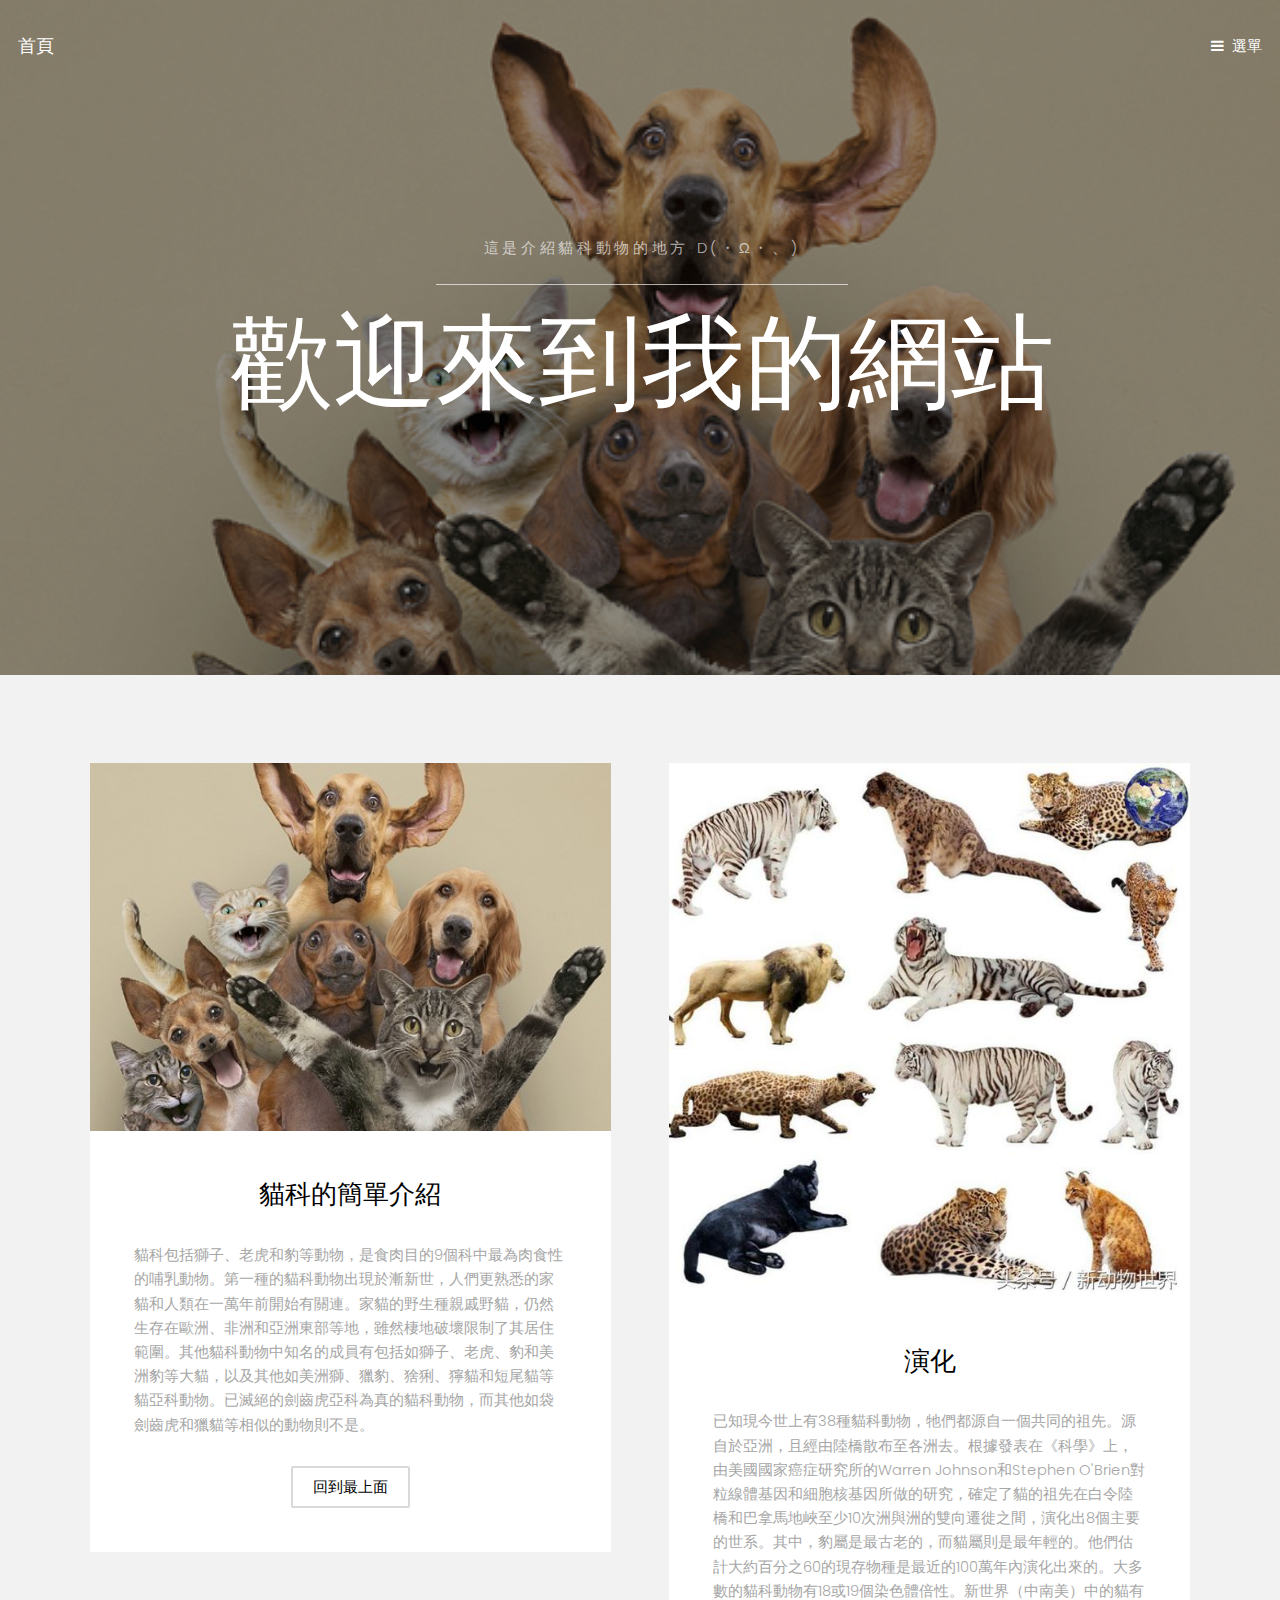
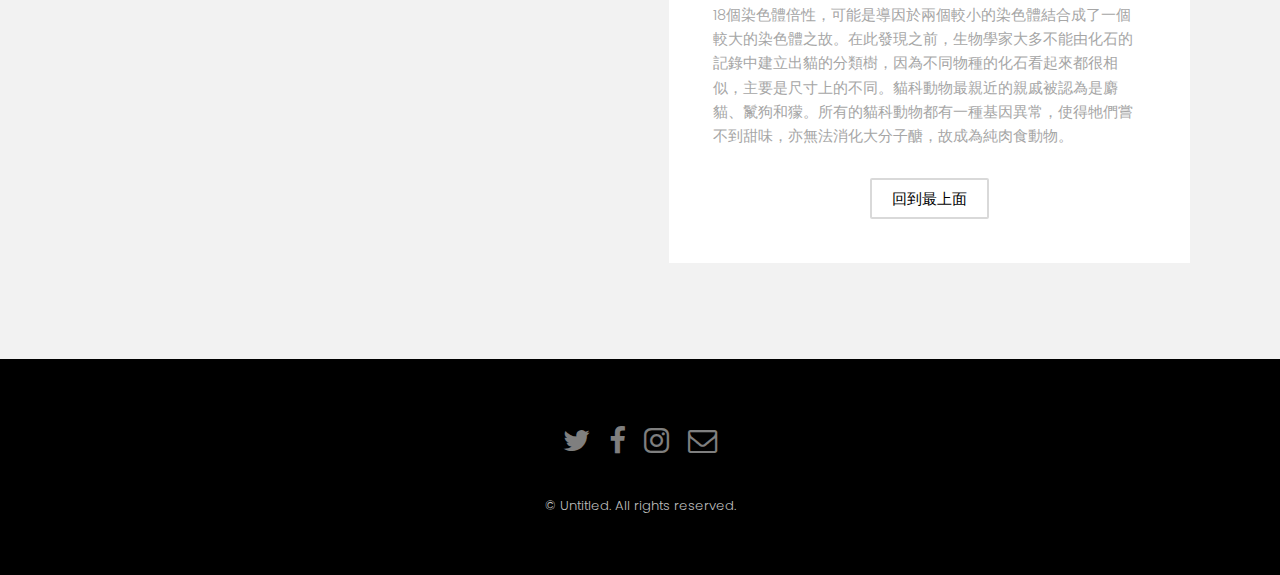
==== commit 8a038c5e: "Update index.html" ====
--- a/index.html
+++ b/index.html
@@ -19,7 +19,7 @@
 				<ul class="links">
 					<li><a href="index.html">首頁</a></li>
 					<li><a href="generic.html">貓科動物介紹</a></li>
-					<li><a href="elements.html">小遊戲</a></li>
+					<li><a href="MatchThree\bin\index3.html">小遊戲</a></li>
 				</ul>
 			</nav>
 
@@ -44,7 +44,7 @@
 						<div>
 							<div class="box">
 								<div class="image fit">
-									<img src="images/pic02.jpg" alt="" />
+									<img src="images/images2.jpg" alt="" />
 								</div>
 								<div class="content">
 									<header class="align-center">
@@ -102,4 +102,4 @@
 			<script src="assets/js/main.js"></script>
 
 	</body>
-</html>+</html>
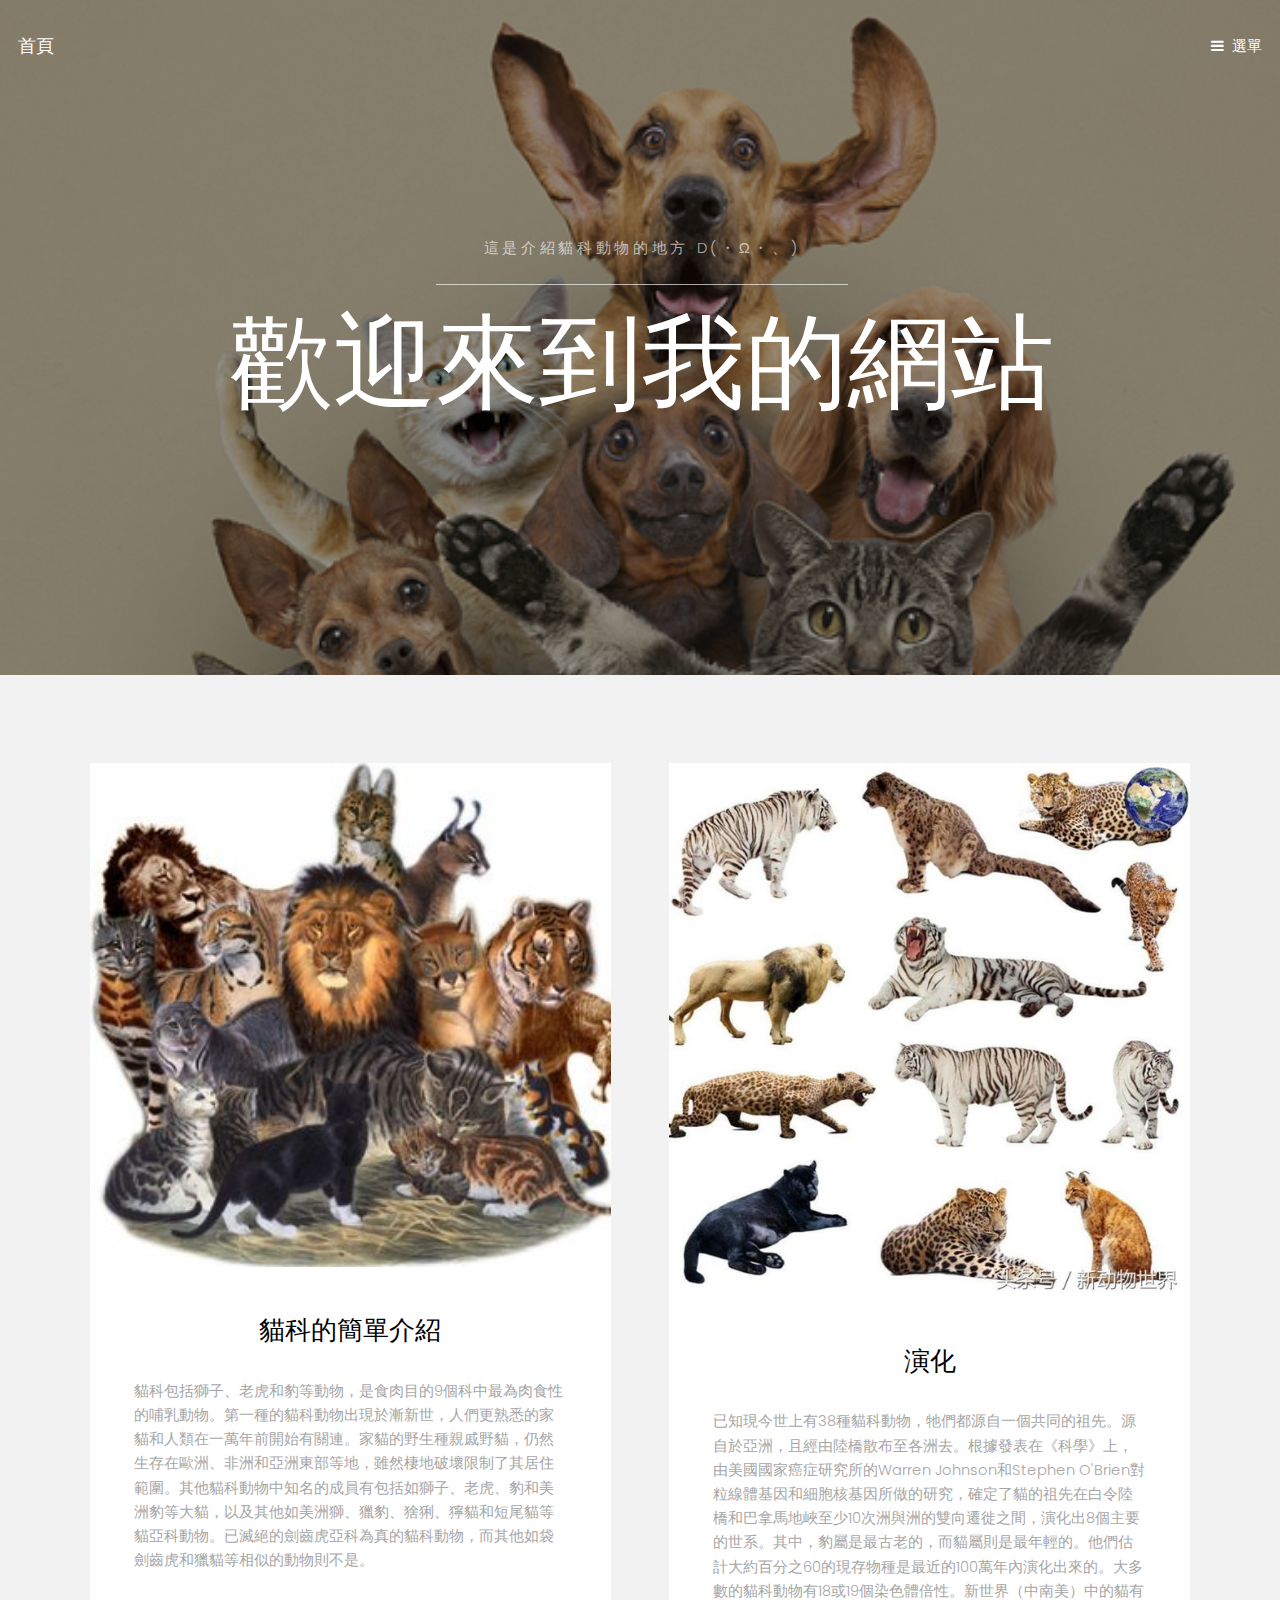
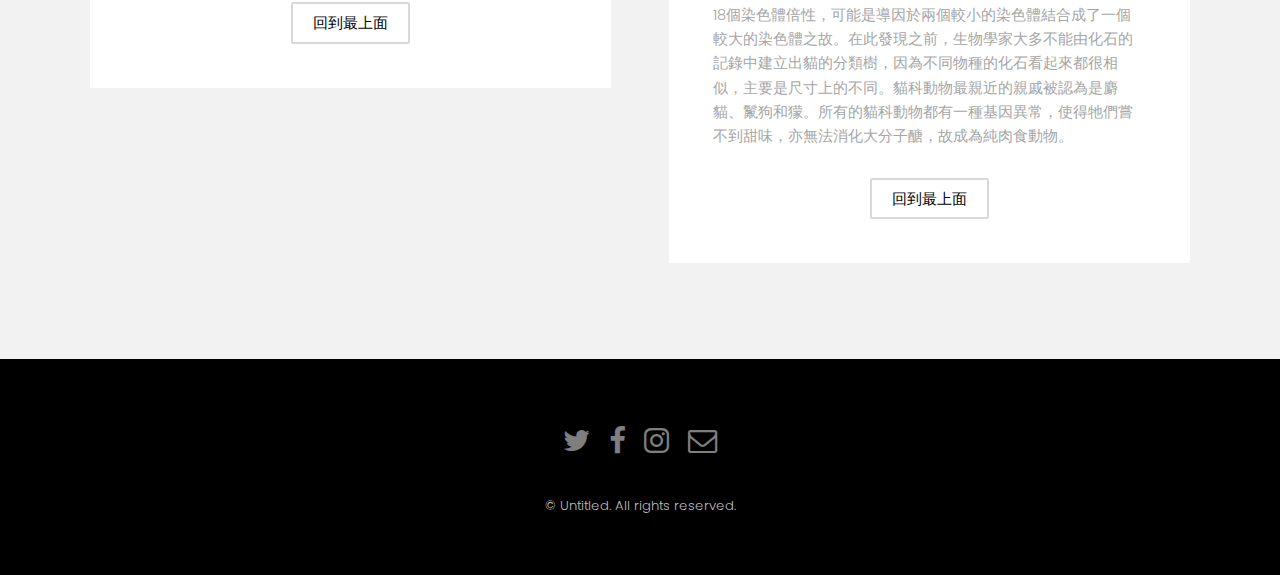
==== commit df8741ed: "Update index.html" ====
--- a/index.html
+++ b/index.html
@@ -44,7 +44,7 @@
 						<div>
 							<div class="box">
 								<div class="image fit">
-									<img src="images/images2.jpg" alt="" />
+									<img src="images/images3.jpg" alt="" />
 								</div>
 								<div class="content">
 									<header class="align-center">
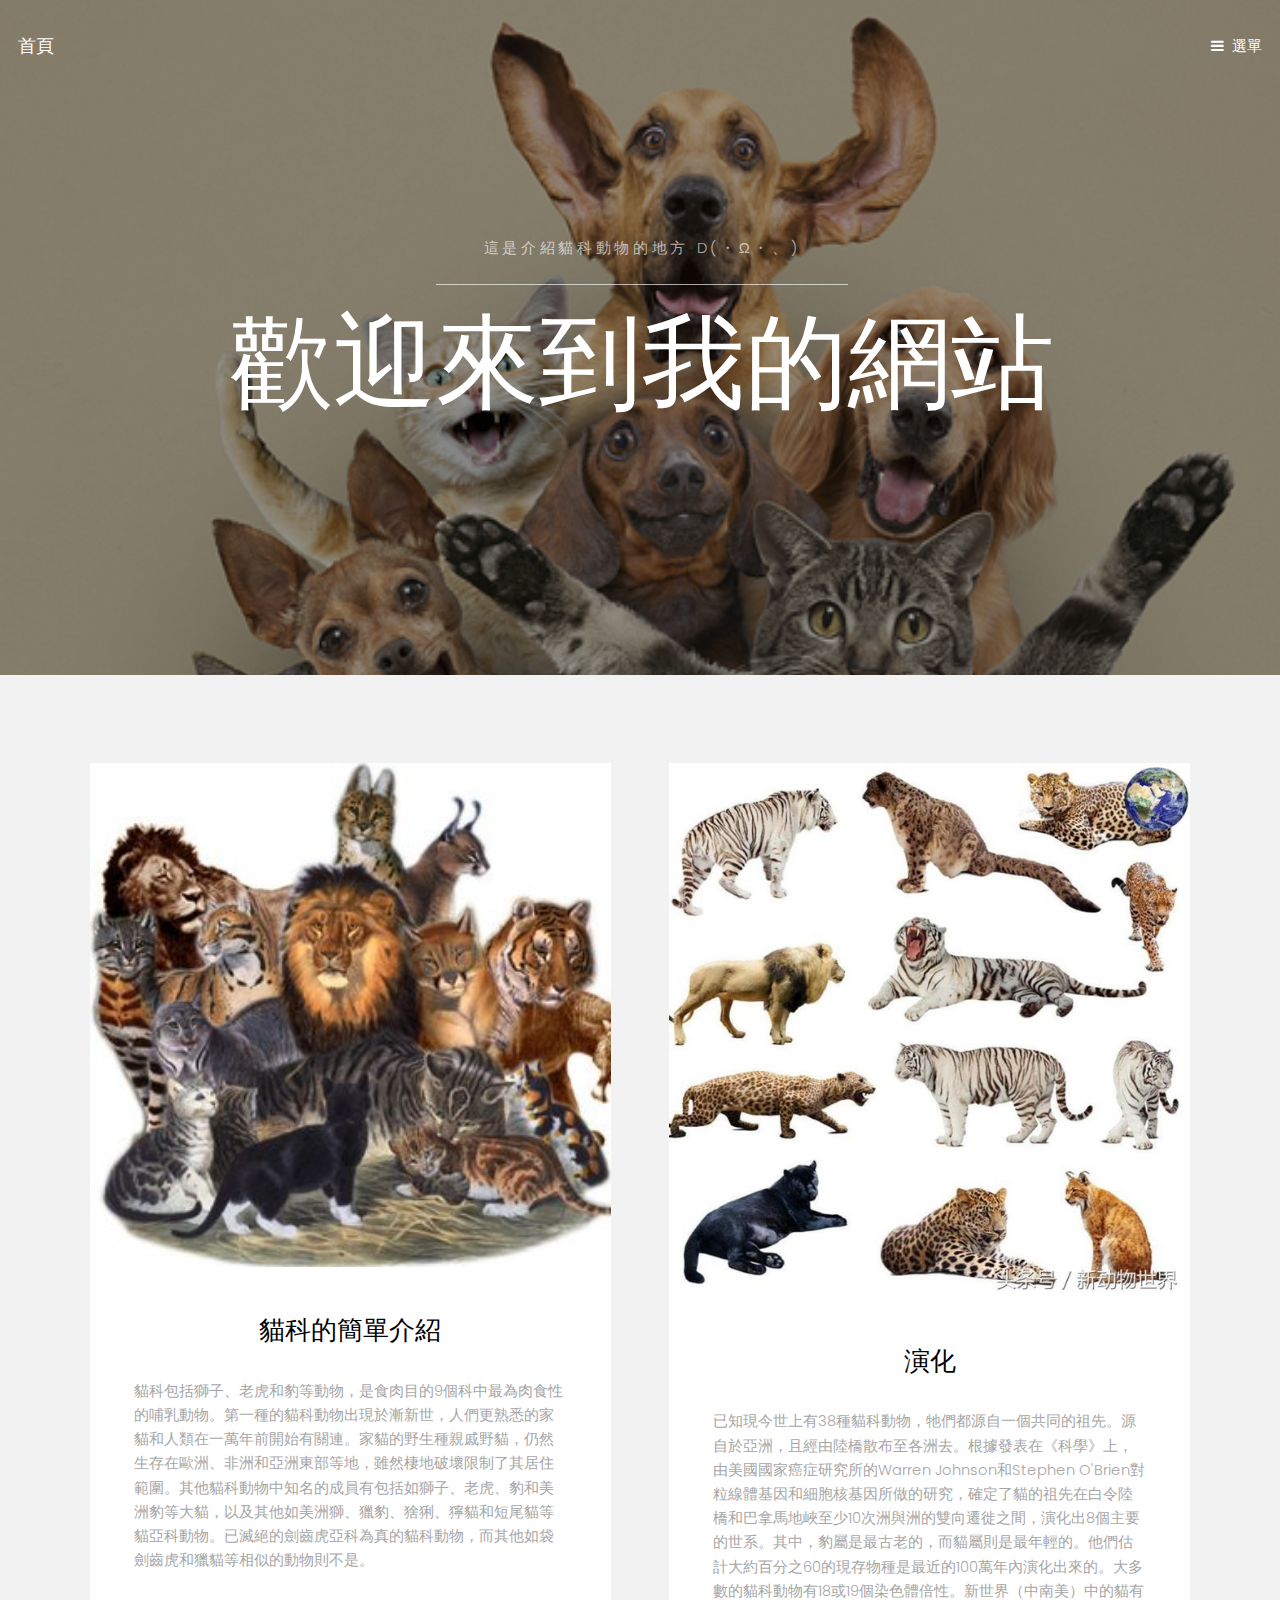
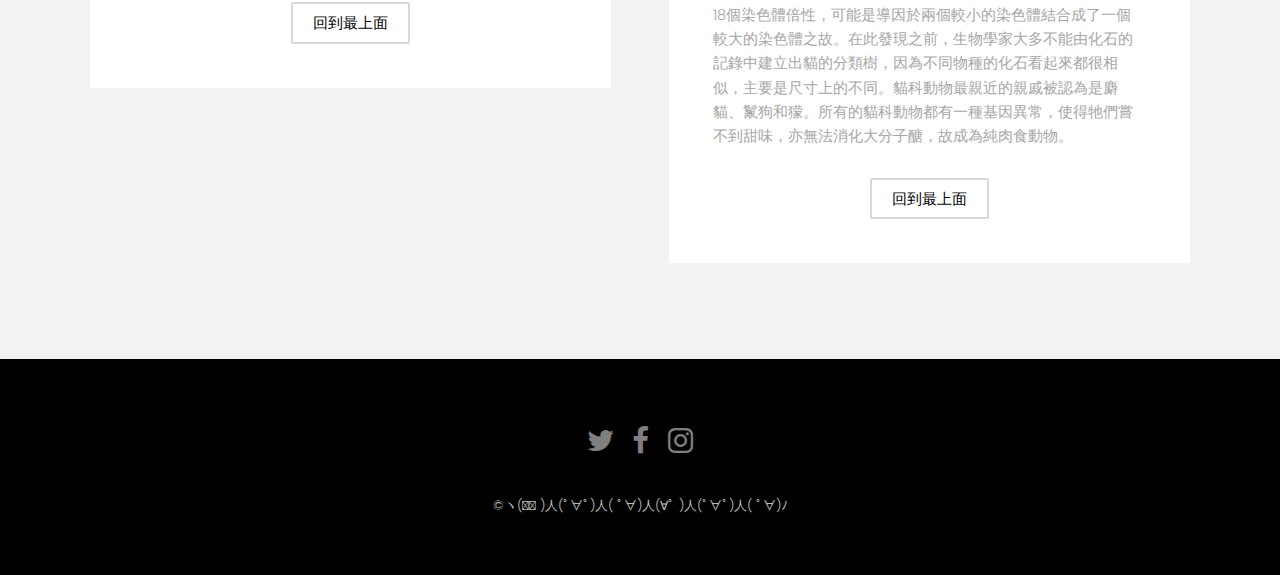
==== commit 898cedbd: "index.html" ====
--- a/index.html
+++ b/index.html
@@ -8,22 +8,20 @@
 	</head>
 	<body>
 
-		<!-- Header -->
 			<header id="header" class="alt">
 				<div class="logo"><a href="index.html">首頁</a></div>
 				<a href="#menu">選單</a>
 			</header>
 
-		<!-- Nav -->
 			<nav id="menu">
 				<ul class="links">
 					<li><a href="index.html">首頁</a></li>
 					<li><a href="generic.html">貓科動物介紹</a></li>
+					<li><a href="elements.html">資料來源</a></li>
 					<li><a href="MatchThree\bin\index3.html">小遊戲</a></li>
 				</ul>
 			</nav>
 
-		<!-- Banner -->
 			<section class="banner full">
 				<article>
 					<img src="images/images1.jpg" alt="" />
@@ -36,7 +34,6 @@
 				</article>
 			</section>
 
-		<!-- One -->
 			<section id="one" class="wrapper style2">
 				<div class="inner">
 					<div class="grid-style">
@@ -79,22 +76,19 @@
 				</div>
 			</section>
 
-		<!-- Footer -->
 			<footer id="footer">
 				<div class="container">
 					<ul class="icons">
-						<li><a href="#" class="icon fa-twitter"><span class="label">Twitter</span></a></li>
-						<li><a href="#" class="icon fa-facebook"><span class="label">Facebook</span></a></li>
-						<li><a href="#" class="icon fa-instagram"><span class="label">Instagram</span></a></li>
-						<li><a href="#" class="icon fa-envelope-o"><span class="label">Email</span></a></li>
+							<li><a href="https://twitter.com/?lang=zh-tw" class="icon fa-twitter"><span class="label">Twitter</span></a></li>
+							<li><a href="https://www.facebook.com/" class="icon fa-facebook"><span class="label">Facebook</span></a></li>
+							<li><a href="https://www.instagram.com/" class="icon fa-instagram"><span class="label">Instagram</span></a></li>
 					</ul>
 				</div>
 				<div class="copyright">
-					&copy; Untitled. All rights reserved.
+					&copy;ヽ(∀ﾟ )人(ﾟ∀ﾟ)人( ﾟ∀)人(∀ﾟ )人(ﾟ∀ﾟ)人( ﾟ∀)ﾉ
 				</div>
 			</footer>
 
-		<!-- Scripts -->
 			<script src="assets/js/jquery.min.js"></script>
 			<script src="assets/js/jquery.scrollex.min.js"></script>
 			<script src="assets/js/skel.min.js"></script>
@@ -102,4 +96,4 @@
 			<script src="assets/js/main.js"></script>
 
 	</body>
-</html>
+</html>